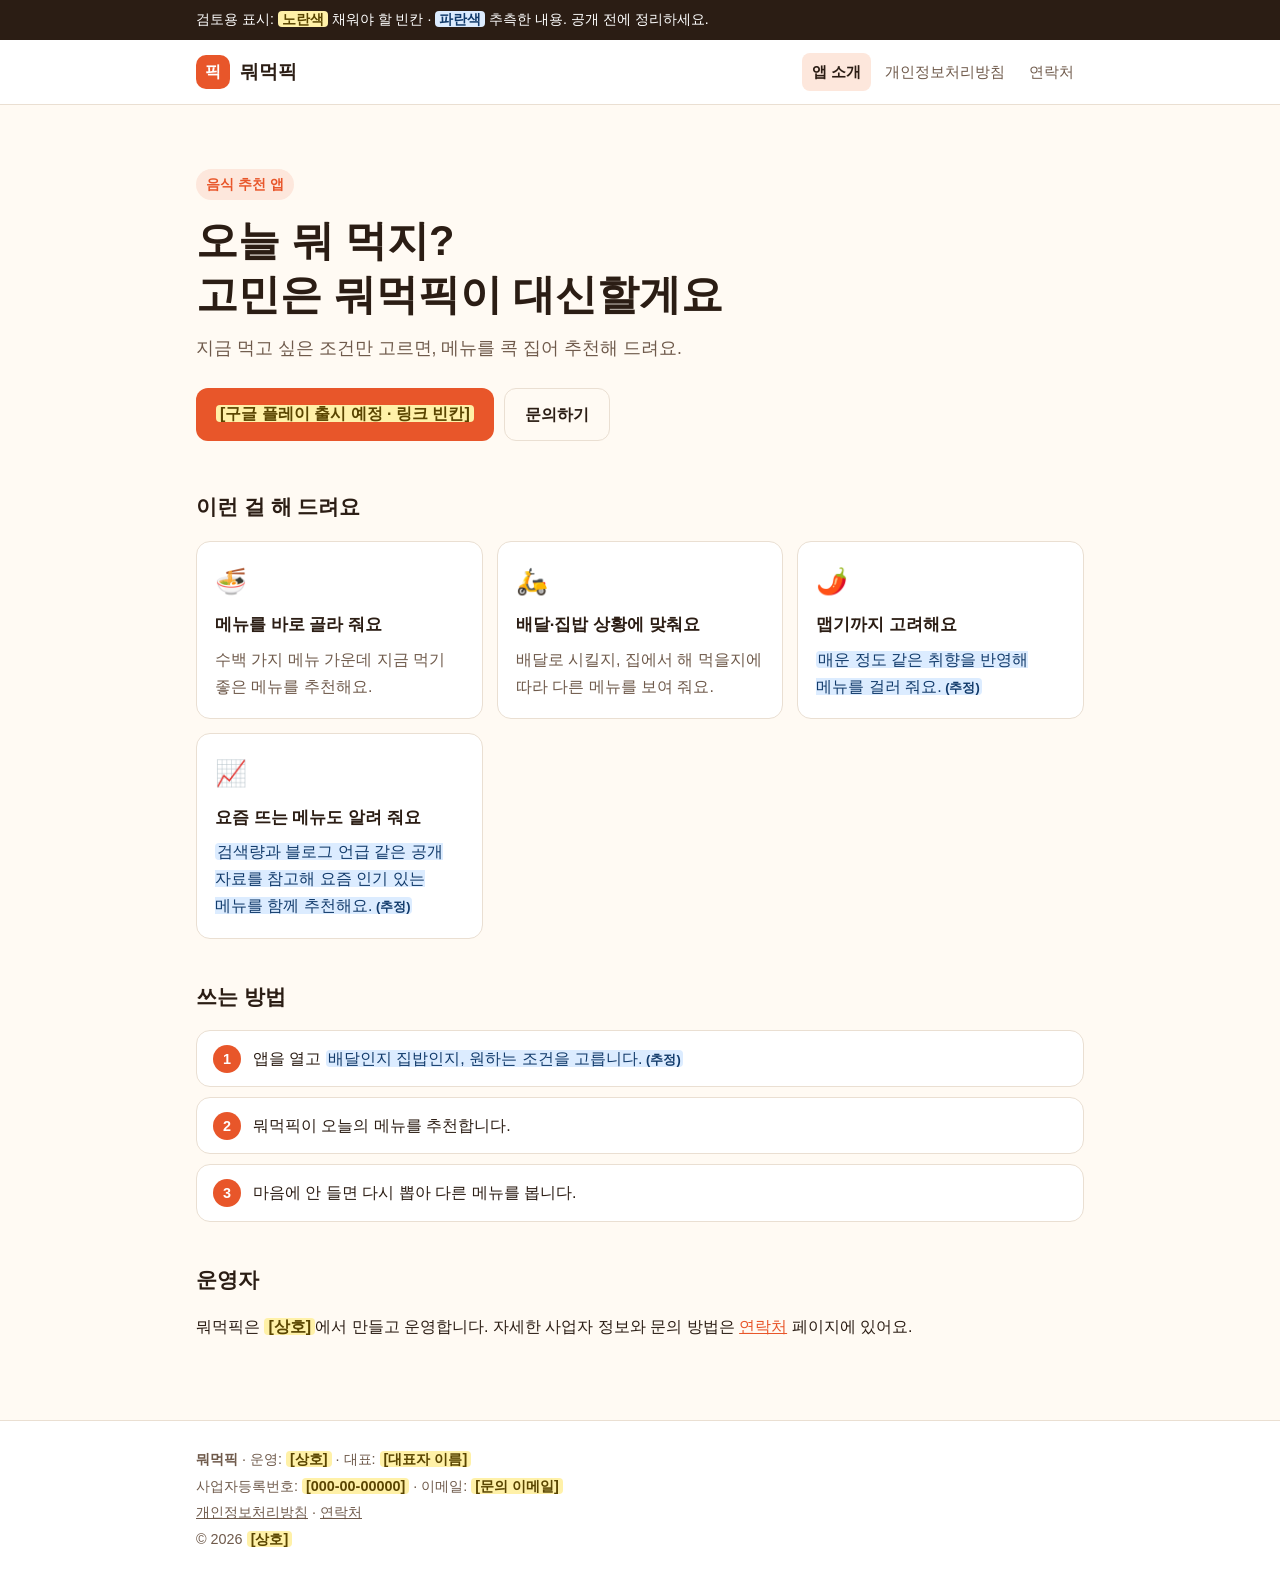
==== index.html @ cb92efa8 "뭐먹픽 소개 사이트 첫 버전 Co-Authored-By: Claude Opus 5.5 <noreply@anthropic.com> Claude-Session: https://clau" ====
<!doctype html>
<html lang="ko">
<head>
  <meta charset="utf-8">
  <meta name="viewport" content="width=device-width, initial-scale=1">
  <title>뭐먹픽 - 오늘 뭐 먹지 고민 끝</title>
  <meta name="description" content="뭐먹픽은 오늘 먹을 메뉴를 골라 주는 음식 추천 앱입니다.">
  <link rel="canonical" href="https://mumeokpick.kr/">
  <link rel="icon" href="favicon.svg" type="image/svg+xml">
  <link rel="stylesheet" href="style.css">
</head>
<body class="review">
  <div class="review-bar"><div class="wrap">검토용 표시: <span class="k-todo">노란색</span> 채워야 할 빈칸 · <span class="k-guess">파란색</span> 추측한 내용. 공개 전에 정리하세요.</div></div>

  <header class="site-header">
    <div class="wrap">
      <a class="logo" href="index.html"><span class="logo-mark" aria-hidden="true">픽</span>뭐먹픽</a>
      <nav class="nav" aria-label="주요 메뉴">
        <a href="index.html" aria-current="page">앱 소개</a>
        <a href="privacy.html">개인정보처리방침</a>
        <a href="contact.html">연락처</a>
      </nav>
    </div>
  </header>

  <main>
    <div class="wrap">
      <section class="hero">
        <span class="badge">음식 추천 앱</span>
        <h1>오늘 뭐 먹지?<br>고민은 뭐먹픽이 대신할게요</h1>
        <p class="lead">지금 먹고 싶은 조건만 고르면, 메뉴를 콕 집어 추천해 드려요.</p>
        <div class="actions">
          <a class="btn" href="#" aria-disabled="true"><span class="todo">[구글 플레이 출시 예정 · 링크 빈칸]</span></a>
          <a class="btn ghost" href="contact.html">문의하기</a>
        </div>
      </section>

      <h2>이런 걸 해 드려요</h2>
      <div class="cards">
        <div class="card">
          <div class="emoji" aria-hidden="true">🍜</div>
          <h3>메뉴를 바로 골라 줘요</h3>
          <p>수백 가지 메뉴 가운데 지금 먹기 좋은 메뉴를 추천해요.</p>
        </div>
        <div class="card">
          <div class="emoji" aria-hidden="true">🛵</div>
          <h3>배달·집밥 상황에 맞춰요</h3>
          <p>배달로 시킬지, 집에서 해 먹을지에 따라 다른 메뉴를 보여 줘요.</p>
        </div>
        <div class="card">
          <div class="emoji" aria-hidden="true">🌶️</div>
          <h3>맵기까지 고려해요</h3>
          <p><span class="guess">매운 정도 같은 취향을 반영해 메뉴를 걸러 줘요.</span></p>
        </div>
        <div class="card">
          <div class="emoji" aria-hidden="true">📈</div>
          <h3>요즘 뜨는 메뉴도 알려 줘요</h3>
          <p><span class="guess">검색량과 블로그 언급 같은 공개 자료를 참고해 요즘 인기 있는 메뉴를 함께 추천해요.</span></p>
        </div>
      </div>

      <h2>쓰는 방법</h2>
      <ol class="steps">
        <li>앱을 열고 <span class="guess">배달인지 집밥인지, 원하는 조건을 고릅니다.</span></li>
        <li>뭐먹픽이 오늘의 메뉴를 추천합니다.</li>
        <li>마음에 안 들면 다시 뽑아 다른 메뉴를 봅니다.</li>
      </ol>

      <h2>운영자</h2>
      <p>뭐먹픽은 <span class="todo">[상호]</span>에서 만들고 운영합니다. 자세한 사업자 정보와 문의 방법은 <a href="contact.html">연락처</a> 페이지에 있어요.</p>
    </div>
  </main>

  <footer class="site-footer">
    <div class="wrap">
      <p><strong>뭐먹픽</strong> · 운영: <span class="todo">[상호]</span> · 대표: <span class="todo">[대표자 이름]</span></p>
      <p>사업자등록번호: <span class="todo">[000-00-00000]</span> · 이메일: <span class="todo">[문의 이메일]</span></p>
      <p><a href="privacy.html">개인정보처리방침</a> · <a href="contact.html">연락처</a></p>
      <p>© 2026 <span class="todo">[상호]</span></p>
    </div>
  </footer>
</body>
</html>
---- style.css ----
/* 뭐먹픽 소개 사이트 공통 스타일 */
:root {
  --bg: #fffaf3;
  --surface: #ffffff;
  --ink: #2b1d14;
  --muted: #6f5a4b;
  --line: #eadfd2;
  --brand: #e8562a;
  --brand-ink: #ffffff;
  --brand-soft: #fde7dc;
  --todo-bg: #fff1a8;
  --todo-ink: #5a4500;
  --guess-bg: #dcecff;
  --guess-ink: #123b6b;
  --radius: 14px;
  --max: 920px;
}

* { box-sizing: border-box; }

html { -webkit-text-size-adjust: 100%; }

body {
  margin: 0;
  background: var(--bg);
  color: var(--ink);
  font-family: "Pretendard", -apple-system, BlinkMacSystemFont, "Apple SD Gothic Neo",
    "Malgun Gothic", "Noto Sans KR", sans-serif;
  line-height: 1.7;
  word-break: keep-all;
  overflow-wrap: anywhere;
}

a { color: var(--brand); }

.wrap { max-width: var(--max); margin: 0 auto; padding: 0 16px; }

/* 상단 */
.site-header { border-bottom: 1px solid var(--line); background: var(--surface); }
.site-header .wrap {
  display: flex; align-items: center; justify-content: space-between;
  gap: 12px; min-height: 64px; flex-wrap: wrap;
}
.logo {
  display: flex; align-items: center; gap: 10px;
  font-weight: 800; font-size: 1.2rem; color: var(--ink); text-decoration: none;
}
.logo-mark {
  width: 34px; height: 34px; border-radius: 10px;
  background: var(--brand); color: var(--brand-ink);
  display: grid; place-items: center; font-size: 1rem;
}
.nav { display: flex; gap: 4px; flex-wrap: wrap; }
.nav a {
  color: var(--muted); text-decoration: none; padding: 6px 10px; border-radius: 8px;
  font-size: .95rem;
}
.nav a:hover { background: var(--brand-soft); color: var(--ink); }
.nav a[aria-current="page"] { color: var(--ink); font-weight: 700; background: var(--brand-soft); }

/* 본문 */
main { padding: 40px 0 64px; }
h1 { font-size: clamp(1.7rem, 4.5vw, 2.6rem); line-height: 1.3; margin: 0 0 12px; }
h2 { font-size: 1.3rem; margin: 40px 0 10px; }
h3 { font-size: 1.05rem; margin: 24px 0 6px; }
p, li { color: var(--ink); }
.lead { font-size: 1.1rem; color: var(--muted); margin: 0 0 24px; }

.hero { padding: 24px 0 8px; }
.badge {
  display: inline-block; font-size: .85rem; font-weight: 700;
  background: var(--brand-soft); color: var(--brand); padding: 4px 10px; border-radius: 999px;
  margin-bottom: 14px;
}
.btn {
  display: inline-block; background: var(--brand); color: var(--brand-ink);
  text-decoration: none; font-weight: 700; padding: 12px 20px; border-radius: 12px;
}
.btn.ghost { background: transparent; color: var(--ink); border: 1px solid var(--line); }
.actions { display: flex; gap: 10px; flex-wrap: wrap; margin-top: 8px; }

.cards { display: grid; grid-template-columns: repeat(auto-fit, minmax(220px, 1fr)); gap: 14px; margin-top: 16px; }
.card {
  background: var(--surface); border: 1px solid var(--line); border-radius: var(--radius);
  padding: 18px;
}
.card .emoji { font-size: 1.6rem; }
.card h3 { margin-top: 8px; }
.card p { margin: 0; color: var(--muted); }

.steps { counter-reset: step; list-style: none; padding: 0; margin: 16px 0 0; display: grid; gap: 10px; }
.steps li {
  counter-increment: step; background: var(--surface); border: 1px solid var(--line);
  border-radius: var(--radius); padding: 14px 16px 14px 56px; position: relative;
}
.steps li::before {
  content: counter(step); position: absolute; left: 16px; top: 14px;
  width: 28px; height: 28px; border-radius: 50%; background: var(--brand); color: var(--brand-ink);
  display: grid; place-items: center; font-weight: 800; font-size: .9rem;
}

/* 문서형 페이지(처리방침) */
.doc { background: var(--surface); border: 1px solid var(--line); border-radius: var(--radius); padding: 24px 20px; }
.doc h2 { font-size: 1.1rem; margin-top: 28px; padding-top: 16px; border-top: 1px solid var(--line); }
.doc h2:first-of-type { border-top: 0; padding-top: 0; }
.toc { background: var(--bg); border-radius: 10px; padding: 12px 16px; }
.toc ol { margin: 0; padding-left: 20px; }

.table-wrap { overflow-x: auto; }
table { border-collapse: collapse; width: 100%; min-width: 480px; font-size: .95rem; }
th, td { border: 1px solid var(--line); padding: 8px 10px; text-align: left; vertical-align: top; }
th { background: var(--bg); }

/* 사업자 정보 표 */
.info { display: grid; grid-template-columns: max-content 1fr; gap: 8px 16px; margin: 0; }
.info dt { color: var(--muted); }
.info dd { margin: 0; }
@media (max-width: 480px) {
  .info { grid-template-columns: 1fr; gap: 2px; }
  .info dd { margin-bottom: 10px; }
}

/* 하단 */
.site-footer { border-top: 1px solid var(--line); background: var(--surface); padding: 24px 0 32px; font-size: .9rem; color: var(--muted); }
.site-footer p { margin: 2px 0; color: var(--muted); }
.site-footer a { color: var(--muted); }

/* ── 검토용 표시 ──────────────────────────────────
   .todo  = 아직 모르는 값(빈칸). 채워야 함
   .guess = Claude가 추측해서 쓴 내용. 확인 필요
   공개 전에 모두 지우거나, <body>의 class="review"를 빼면 색 표시가 사라집니다. */
body.review .todo {
  background: var(--todo-bg); color: var(--todo-ink); border-radius: 4px; padding: 0 4px;
  font-weight: 700;
}
body.review .guess {
  background: var(--guess-bg); color: var(--guess-ink); border-radius: 4px; padding: 0 2px;
}
body.review .guess::after { content: " (추정)"; font-size: .8em; font-weight: 700; }
.review-bar { display: none; }
body.review .review-bar {
  display: block; background: #2b1d14; color: #fff; font-size: .88rem; padding: 8px 0;
}
body.review .review-bar span { border-radius: 4px; padding: 0 4px; font-weight: 700; }
body.review .review-bar .k-todo { background: var(--todo-bg); color: var(--todo-ink); }
body.review .review-bar .k-guess { background: var(--guess-bg); color: var(--guess-ink); }
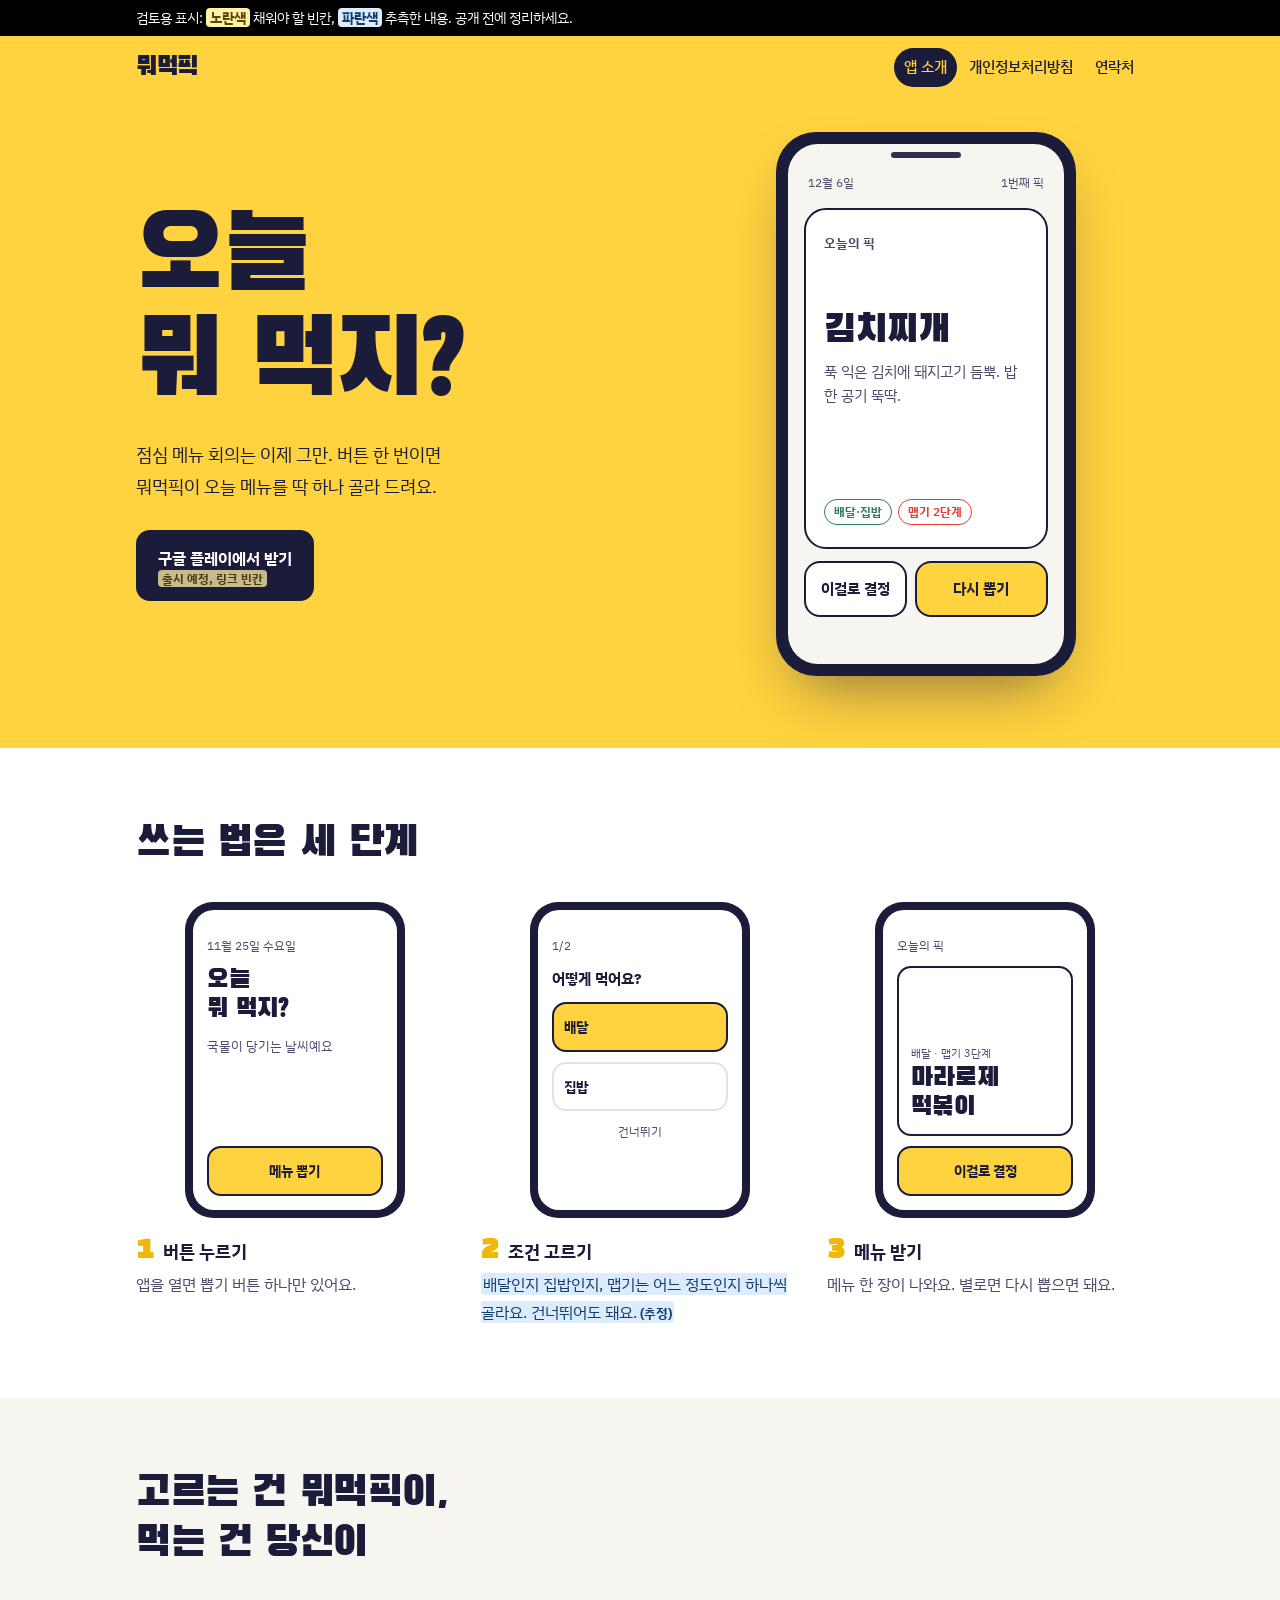
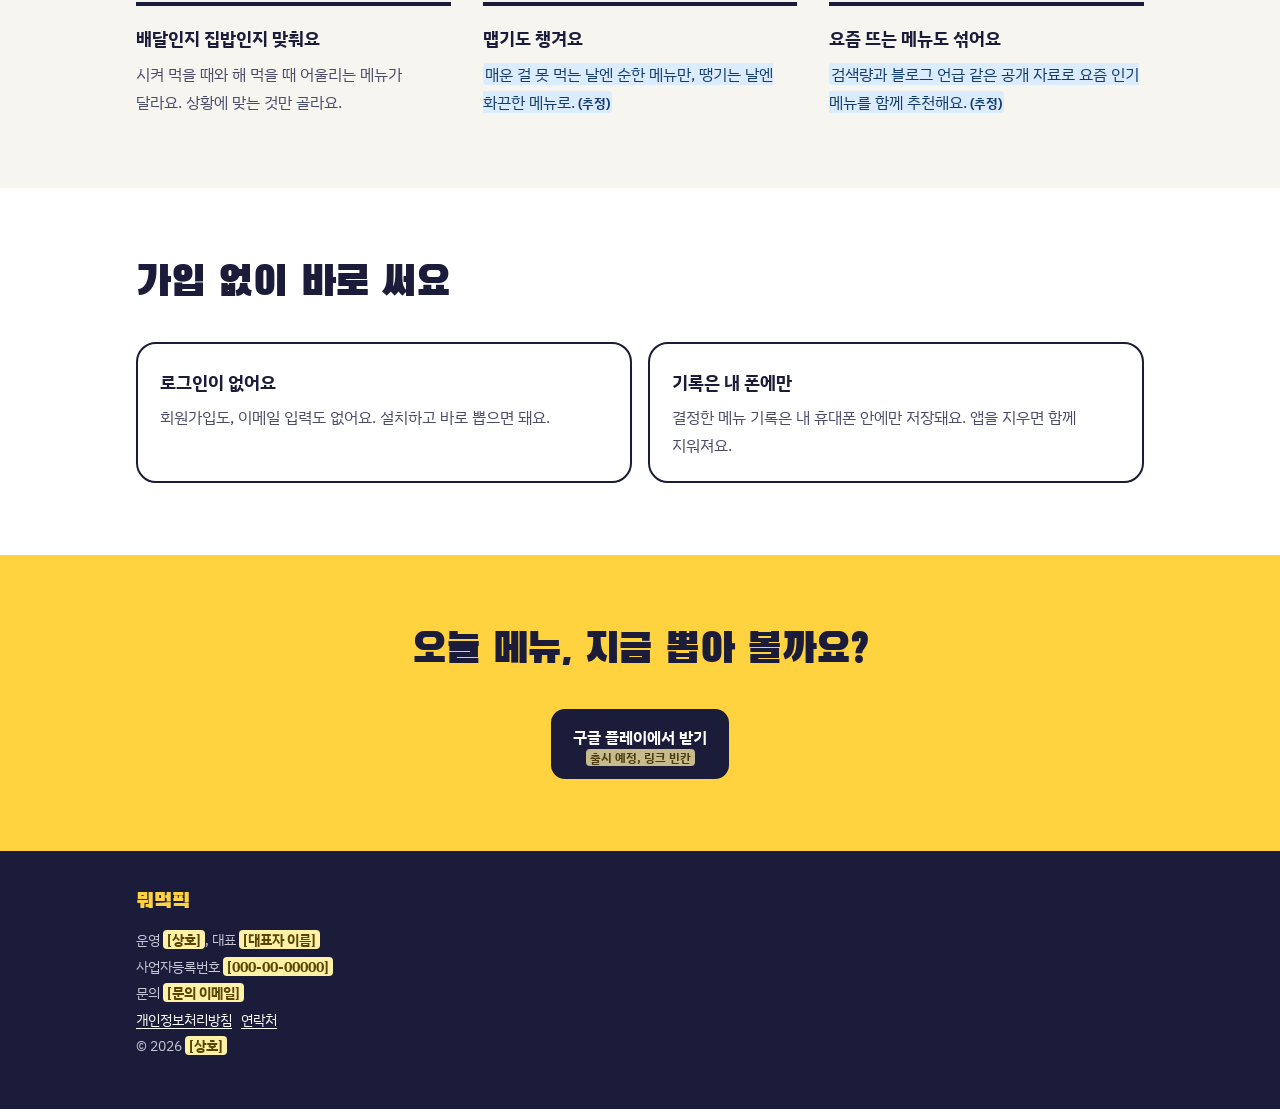
==== commit 2ded44d5: "사이트 디자인 개편: 휴대폰 화면 미리보기, 쓰는 방법 3화면, 자주 묻는 질문 Co-Authored-By: Claude Opus 5.5 <noreply@anthropic.com>" ====
--- a/index.html
+++ b/index.html
@@ -4,17 +4,20 @@
   <meta charset="utf-8">
   <meta name="viewport" content="width=device-width, initial-scale=1">
   <title>뭐먹픽 - 오늘 뭐 먹지 고민 끝</title>
-  <meta name="description" content="뭐먹픽은 오늘 먹을 메뉴를 골라 주는 음식 추천 앱입니다.">
+  <meta name="description" content="뭐먹픽은 오늘 먹을 메뉴를 하나 골라 주는 음식 추천 앱입니다.">
   <link rel="canonical" href="https://mumeokpick.kr/">
   <link rel="icon" href="favicon.svg" type="image/svg+xml">
+  <link rel="preconnect" href="https://fonts.googleapis.com">
+  <link rel="preconnect" href="https://fonts.gstatic.com" crossorigin>
+  <link href="https://fonts.googleapis.com/css2?family=Black+Han+Sans&family=IBM+Plex+Sans+KR:wght@400;500;700&display=swap" rel="stylesheet">
   <link rel="stylesheet" href="style.css">
 </head>
 <body class="review">
-  <div class="review-bar"><div class="wrap">검토용 표시: <span class="k-todo">노란색</span> 채워야 할 빈칸 · <span class="k-guess">파란색</span> 추측한 내용. 공개 전에 정리하세요.</div></div>
+  <div class="review-bar"><div class="wrap">검토용 표시: <span class="k-todo">노란색</span> 채워야 할 빈칸, <span class="k-guess">파란색</span> 추측한 내용. 공개 전에 정리하세요.</div></div>
 
   <header class="site-header">
     <div class="wrap">
-      <a class="logo" href="index.html"><span class="logo-mark" aria-hidden="true">픽</span>뭐먹픽</a>
+      <a class="logo" href="index.html">뭐먹픽</a>
       <nav class="nav" aria-label="주요 메뉴">
         <a href="index.html" aria-current="page">앱 소개</a>
         <a href="privacy.html">개인정보처리방침</a>
@@ -23,61 +26,169 @@
     </div>
   </header>
 
-  <main>
+  <section class="hero">
     <div class="wrap">
-      <section class="hero">
-        <span class="badge">음식 추천 앱</span>
-        <h1>오늘 뭐 먹지?<br>고민은 뭐먹픽이 대신할게요</h1>
-        <p class="lead">지금 먹고 싶은 조건만 고르면, 메뉴를 콕 집어 추천해 드려요.</p>
-        <div class="actions">
-          <a class="btn" href="#" aria-disabled="true"><span class="todo">[구글 플레이 출시 예정 · 링크 빈칸]</span></a>
-          <a class="btn ghost" href="contact.html">문의하기</a>
-        </div>
-      </section>
+      <div class="hero-copy">
+        <h1>오늘<br>뭐 먹지?</h1>
+        <p>점심 메뉴 회의는 이제 그만. 버튼 한 번이면 뭐먹픽이 오늘 메뉴를 딱 하나 골라 드려요.</p>
+        <a class="store" href="#" aria-disabled="true">
+          <span>구글 플레이에서 받기<small><span class="todo">출시 예정, 링크 빈칸</span></small></span>
+        </a>
+      </div>
 
-      <h2>이런 걸 해 드려요</h2>
-      <div class="cards">
-        <div class="card">
-          <div class="emoji" aria-hidden="true">🍜</div>
-          <h3>메뉴를 바로 골라 줘요</h3>
-          <p>수백 가지 메뉴 가운데 지금 먹기 좋은 메뉴를 추천해요.</p>
-        </div>
-        <div class="card">
-          <div class="emoji" aria-hidden="true">🛵</div>
-          <h3>배달·집밥 상황에 맞춰요</h3>
-          <p>배달로 시킬지, 집에서 해 먹을지에 따라 다른 메뉴를 보여 줘요.</p>
-        </div>
-        <div class="card">
-          <div class="emoji" aria-hidden="true">🌶️</div>
-          <h3>맵기까지 고려해요</h3>
-          <p><span class="guess">매운 정도 같은 취향을 반영해 메뉴를 걸러 줘요.</span></p>
-        </div>
-        <div class="card">
-          <div class="emoji" aria-hidden="true">📈</div>
-          <h3>요즘 뜨는 메뉴도 알려 줘요</h3>
-          <p><span class="guess">검색량과 블로그 언급 같은 공개 자료를 참고해 요즘 인기 있는 메뉴를 함께 추천해요.</span></p>
+      <div class="phone" aria-label="뭐먹픽 앱 결과 화면 미리보기">
+        <div class="screen" aria-live="polite">
+          <div class="screen-top"><span id="today">오늘</span><span id="pick-no">1번째 픽</span></div>
+          <div class="pick-card">
+            <p class="pick-label">오늘의 픽</p>
+            <p class="pick-name" id="pick-name">김치찌개</p>
+            <p class="pick-note" id="pick-note">푹 익은 김치에 돼지고기 듬뿍. 밥 한 공기 뚝딱.</p>
+            <div class="tags">
+              <span class="tag where" id="pick-where">배달·집밥</span>
+              <span class="tag heat" id="pick-heat" data-heat="2">맵기 2단계</span>
+            </div>
+          </div>
+          <div class="screen-actions">
+            <button class="btn-soft" id="decide" type="button">이걸로 결정</button>
+            <button class="btn-main" id="reroll" type="button">다시 뽑기</button>
+          </div>
+          <p class="decided" id="decided"></p>
         </div>
       </div>
+    </div>
+  </section>
 
-      <h2>쓰는 방법</h2>
-      <ol class="steps">
-        <li>앱을 열고 <span class="guess">배달인지 집밥인지, 원하는 조건을 고릅니다.</span></li>
-        <li>뭐먹픽이 오늘의 메뉴를 추천합니다.</li>
-        <li>마음에 안 들면 다시 뽑아 다른 메뉴를 봅니다.</li>
+  <section class="section">
+    <div class="wrap">
+      <h2>쓰는 법은 세 단계</h2>
+      <ol class="flow">
+        <li>
+          <div class="mini" aria-hidden="true"><div class="in">
+            <span class="date">11월 25일 수요일</span>
+            <span class="big">오늘<br>뭐 먹지?</span>
+            <span class="say">국물이 당기는 날씨예요</span>
+            <span class="go">메뉴 뽑기</span>
+          </div></div>
+          <h3>버튼 누르기</h3>
+          <p>앱을 열면 뽑기 버튼 하나만 있어요.</p>
+        </li>
+        <li>
+          <div class="mini" aria-hidden="true"><div class="in">
+            <span class="date">1/2</span>
+            <span class="q">어떻게 먹어요?</span>
+            <span class="opt on">배달</span>
+            <span class="opt">집밥</span>
+            <span class="skip">건너뛰기</span>
+          </div></div>
+          <h3>조건 고르기</h3>
+          <p><span class="guess">배달인지 집밥인지, 맵기는 어느 정도인지 하나씩 골라요. 건너뛰어도 돼요.</span></p>
+        </li>
+        <li>
+          <div class="mini" aria-hidden="true"><div class="in">
+            <span class="date">오늘의 픽</span>
+            <span class="card"><small>배달 · 맵기 3단계</small><span class="big">마라로제<br>떡볶이</span></span>
+            <span class="go">이걸로 결정</span>
+          </div></div>
+          <h3>메뉴 받기</h3>
+          <p>메뉴 한 장이 나와요. 별로면 다시 뽑으면 돼요.</p>
+        </li>
       </ol>
+    </div>
+  </section>
 
-      <h2>운영자</h2>
-      <p>뭐먹픽은 <span class="todo">[상호]</span>에서 만들고 운영합니다. 자세한 사업자 정보와 문의 방법은 <a href="contact.html">연락처</a> 페이지에 있어요.</p>
+  <section class="section rice">
+    <div class="wrap">
+      <h2>고르는 건 뭐먹픽이,<br>먹는 건 당신이</h2>
+      <ul class="points">
+        <li>
+          <h3>배달인지 집밥인지 맞춰요</h3>
+          <p>시켜 먹을 때와 해 먹을 때 어울리는 메뉴가 달라요. 상황에 맞는 것만 골라요.</p>
+        </li>
+        <li>
+          <h3>맵기도 챙겨요</h3>
+          <p><span class="guess">매운 걸 못 먹는 날엔 순한 메뉴만, 땡기는 날엔 화끈한 메뉴로.</span></p>
+        </li>
+        <li>
+          <h3>요즘 뜨는 메뉴도 섞어요</h3>
+          <p><span class="guess">검색량과 블로그 언급 같은 공개 자료로 요즘 인기 메뉴를 함께 추천해요.</span></p>
+        </li>
+      </ul>
     </div>
-  </main>
+  </section>
+
+  <section class="section">
+    <div class="wrap">
+      <h2>가입 없이 바로 써요</h2>
+      <div class="safe">
+        <div><strong>로그인이 없어요</strong><p>회원가입도, 이메일 입력도 없어요. 설치하고 바로 뽑으면 돼요.</p></div>
+        <div><strong>기록은 내 폰에만</strong><p>결정한 메뉴 기록은 내 휴대폰 안에만 저장돼요. 앱을 지우면 함께 지워져요.</p></div>
+      </div>
+    </div>
+  </section>
+
+  <section class="final">
+    <div class="wrap">
+      <h2>오늘 메뉴, 지금 뽑아 볼까요?</h2>
+      <a class="store" href="#" aria-disabled="true">
+        <span>구글 플레이에서 받기<small><span class="todo">출시 예정, 링크 빈칸</span></small></span>
+      </a>
+    </div>
+  </section>
 
   <footer class="site-footer">
     <div class="wrap">
-      <p><strong>뭐먹픽</strong> · 운영: <span class="todo">[상호]</span> · 대표: <span class="todo">[대표자 이름]</span></p>
-      <p>사업자등록번호: <span class="todo">[000-00-00000]</span> · 이메일: <span class="todo">[문의 이메일]</span></p>
-      <p><a href="privacy.html">개인정보처리방침</a> · <a href="contact.html">연락처</a></p>
+      <span class="logo">뭐먹픽</span>
+      <p>운영 <span class="todo">[상호]</span>, 대표 <span class="todo">[대표자 이름]</span></p>
+      <p>사업자등록번호 <span class="todo">[000-00-00000]</span></p>
+      <p>문의 <span class="todo">[문의 이메일]</span></p>
+      <p><a href="privacy.html">개인정보처리방침</a> &nbsp; <a href="contact.html">연락처</a></p>
       <p>© 2026 <span class="todo">[상호]</span></p>
     </div>
   </footer>
+
+  <script>
+    (function () {
+      var menus = [
+        ["김치찌개", "푹 익은 김치에 돼지고기 듬뿍. 밥 한 공기 뚝딱.", "배달·집밥", 2],
+        ["마라로제떡볶이", "얼얼한 마라에 크림을 더한 요즘 떡볶이.", "배달", 3],
+        ["제육볶음", "달고 매콤한 양념에 불맛 한 번. 쌈 싸 먹기 좋아요.", "배달·집밥", 2],
+        ["쌀국수", "뜨끈한 국물에 고수는 취향껏. 속이 편한 한 끼.", "배달", 0],
+        ["돈코츠라멘", "진한 돼지뼈 국물에 차슈 두 장.", "배달", 0],
+        ["비빔밥", "냉장고 속 나물 다 넣고 고추장 한 숟갈.", "집밥", 1],
+        ["후라이드치킨", "고민될 땐 역시 치킨. 반반도 좋아요.", "배달", 0],
+        ["부대찌개", "햄, 소시지, 라면 사리까지. 여럿이 먹기 좋아요.", "배달·집밥", 2],
+        ["물냉면", "살얼음 동동 새콤한 국물로 입가심.", "배달", 0],
+        ["순대국밥", "들깨가루 듬뿍, 다대기는 조금씩.", "배달", 1],
+        ["알리오올리오", "마늘, 올리브유, 페페론치노만 있으면 집에서 10분.", "집밥", 1],
+        ["연어덮밥", "간장 소스 살짝, 와사비는 취향대로.", "배달", 0]
+      ];
+      var i = 0, n = 1;
+      var nameEl = document.getElementById("pick-name");
+      var noteEl = document.getElementById("pick-note");
+      var whereEl = document.getElementById("pick-where");
+      var heatEl = document.getElementById("pick-heat");
+      var noEl = document.getElementById("pick-no");
+      var decidedEl = document.getElementById("decided");
+      var d = new Date();
+      document.getElementById("today").textContent = (d.getMonth() + 1) + "월 " + d.getDate() + "일";
+      document.getElementById("decide").addEventListener("click", function () {
+        decidedEl.textContent = "좋아요, 오늘은 " + nameEl.textContent + "!";
+      });
+      document.getElementById("reroll").addEventListener("click", function () {
+        var next;
+        do { next = Math.floor(Math.random() * menus.length); } while (next === i);
+        i = next; n += 1;
+        var m = menus[i];
+        nameEl.textContent = m[0];
+        noteEl.textContent = m[1];
+        whereEl.textContent = m[2];
+        heatEl.dataset.heat = m[3];
+        heatEl.textContent = m[3] === 0 ? "안 매워요" : "맵기 " + m[3] + "단계";
+        noEl.textContent = n + "번째 픽";
+        decidedEl.textContent = "";
+        nameEl.classList.remove("spin"); void nameEl.offsetWidth; nameEl.classList.add("spin");
+      });
+    })();
+  </script>
 </body>
 </html>
--- a/style.css
+++ b/style.css
@@ -1,146 +1,243 @@
-/* 뭐먹픽 소개 사이트 공통 스타일 */
+/* 뭐먹픽 소개 사이트 공통 스타일
+   방향: 분식집 간판처럼 단무지 노랑 + 남색 글씨, 메뉴 뽑기 "주문표"가 주인공 */
 :root {
-  --bg: #fffaf3;
-  --surface: #ffffff;
-  --ink: #2b1d14;
-  --muted: #6f5a4b;
-  --line: #eadfd2;
-  --brand: #e8562a;
-  --brand-ink: #ffffff;
-  --brand-soft: #fde7dc;
+  --yolk: #ffd23f;      /* 단무지·계란말이 노랑: 대표 색 */
+  --yolk-deep: #f2b705;
+  --ink: #1b1b3a;       /* 간판 남색: 글자 */
+  --ink-soft: #4a4a6a;
+  --paper: #ffffff;
+  --rice: #f6f5f0;      /* 밥알 회백색: 보조 바탕 */
+  --chili: #e63c2f;     /* 고춧가루 빨강: 맵기 표시에만 */
+  --scallion: #2e7d5b;  /* 파 초록: 배달·집밥 태그에만 */
+  --line: #e4e2da;
   --todo-bg: #fff1a8;
   --todo-ink: #5a4500;
   --guess-bg: #dcecff;
   --guess-ink: #123b6b;
-  --radius: 14px;
-  --max: 920px;
+  --max: 1040px;
+  --display: "Black Han Sans", "Apple SD Gothic Neo", "Malgun Gothic", sans-serif;
+  --body: "IBM Plex Sans KR", -apple-system, BlinkMacSystemFont, "Apple SD Gothic Neo",
+    "Malgun Gothic", "Noto Sans KR", sans-serif;
 }
 
 * { box-sizing: border-box; }
-
 html { -webkit-text-size-adjust: 100%; }
 
 body {
   margin: 0;
-  background: var(--bg);
+  background: var(--paper);
   color: var(--ink);
-  font-family: "Pretendard", -apple-system, BlinkMacSystemFont, "Apple SD Gothic Neo",
-    "Malgun Gothic", "Noto Sans KR", sans-serif;
-  line-height: 1.7;
+  font-family: var(--body);
+  font-size: 1rem;
+  line-height: 1.75;
   word-break: keep-all;
   overflow-wrap: anywhere;
 }
 
-a { color: var(--brand); }
+a { color: var(--ink); text-underline-offset: 3px; }
+a:focus-visible, button:focus-visible {
+  outline: 3px solid var(--ink); outline-offset: 3px; border-radius: 6px;
+}
 
 .wrap { max-width: var(--max); margin: 0 auto; padding: 0 16px; }
 
 /* 상단 */
-.site-header { border-bottom: 1px solid var(--line); background: var(--surface); }
+.site-header { background: var(--yolk); }
 .site-header .wrap {
   display: flex; align-items: center; justify-content: space-between;
   gap: 12px; min-height: 64px; flex-wrap: wrap;
 }
 .logo {
-  display: flex; align-items: center; gap: 10px;
-  font-weight: 800; font-size: 1.2rem; color: var(--ink); text-decoration: none;
-}
-.logo-mark {
-  width: 34px; height: 34px; border-radius: 10px;
-  background: var(--brand); color: var(--brand-ink);
-  display: grid; place-items: center; font-size: 1rem;
-}
-.nav { display: flex; gap: 4px; flex-wrap: wrap; }
+  font-family: var(--display); font-size: 1.6rem; line-height: 1;
+  color: var(--ink); text-decoration: none; letter-spacing: -0.01em;
+}
+.nav { display: flex; gap: 2px; flex-wrap: wrap; }
 .nav a {
-  color: var(--muted); text-decoration: none; padding: 6px 10px; border-radius: 8px;
-  font-size: .95rem;
-}
-.nav a:hover { background: var(--brand-soft); color: var(--ink); }
-.nav a[aria-current="page"] { color: var(--ink); font-weight: 700; background: var(--brand-soft); }
-
-/* 본문 */
-main { padding: 40px 0 64px; }
-h1 { font-size: clamp(1.7rem, 4.5vw, 2.6rem); line-height: 1.3; margin: 0 0 12px; }
-h2 { font-size: 1.3rem; margin: 40px 0 10px; }
-h3 { font-size: 1.05rem; margin: 24px 0 6px; }
-p, li { color: var(--ink); }
-.lead { font-size: 1.1rem; color: var(--muted); margin: 0 0 24px; }
-
-.hero { padding: 24px 0 8px; }
-.badge {
-  display: inline-block; font-size: .85rem; font-weight: 700;
-  background: var(--brand-soft); color: var(--brand); padding: 4px 10px; border-radius: 999px;
-  margin-bottom: 14px;
-}
-.btn {
-  display: inline-block; background: var(--brand); color: var(--brand-ink);
-  text-decoration: none; font-weight: 700; padding: 12px 20px; border-radius: 12px;
-}
-.btn.ghost { background: transparent; color: var(--ink); border: 1px solid var(--line); }
-.actions { display: flex; gap: 10px; flex-wrap: wrap; margin-top: 8px; }
-
-.cards { display: grid; grid-template-columns: repeat(auto-fit, minmax(220px, 1fr)); gap: 14px; margin-top: 16px; }
-.card {
-  background: var(--surface); border: 1px solid var(--line); border-radius: var(--radius);
-  padding: 18px;
-}
-.card .emoji { font-size: 1.6rem; }
-.card h3 { margin-top: 8px; }
-.card p { margin: 0; color: var(--muted); }
-
-.steps { counter-reset: step; list-style: none; padding: 0; margin: 16px 0 0; display: grid; gap: 10px; }
+  text-decoration: none; padding: 6px 10px; border-radius: 999px; font-size: .95rem; font-weight: 500;
+}
+.nav a:hover { background: rgba(27, 27, 58, .08); }
+.nav a[aria-current="page"] { background: var(--ink); color: var(--yolk); }
+
+/* 홈 첫 화면 */
+.hero { background: var(--yolk); padding: 32px 0 72px; overflow: hidden; }
+.hero .wrap {
+  display: grid; grid-template-columns: 1.1fr .9fr; gap: 40px; align-items: center;
+}
+.hero h1 {
+  font-family: var(--display); font-weight: 400;
+  font-size: clamp(3.2rem, 10vw, 6.6rem); line-height: 1; letter-spacing: -0.02em;
+  margin: 0 0 20px;
+}
+.hero-copy p { font-size: 1.15rem; max-width: 30ch; margin: 0 0 28px; color: var(--ink); }
+.store {
+  display: inline-flex; align-items: center; gap: 10px;
+  background: var(--ink); color: var(--paper); text-decoration: none;
+  padding: 14px 22px; border-radius: 14px; font-weight: 700;
+}
+.store small { display: block; font-weight: 400; font-size: .78rem; opacity: .75; line-height: 1.2; }
+
+/* 휴대폰 화면 그림 */
+.phone {
+  width: 100%; max-width: 300px; justify-self: center;
+  background: var(--ink); border-radius: 40px; padding: 12px;
+  box-shadow: 0 30px 60px -24px rgba(27, 27, 58, .55);
+}
+.screen {
+  background: var(--rice); border-radius: 30px; padding: 22px 16px 18px;
+  min-height: 520px; display: flex; flex-direction: column; position: relative; overflow: hidden;
+}
+.screen::before {                       /* 카메라 자리 */
+  content: ""; position: absolute; top: 8px; left: 50%; width: 70px; height: 6px;
+  margin-left: -35px; border-radius: 6px; background: var(--ink); opacity: .9;
+}
+.screen-top { display: flex; justify-content: space-between; font-size: .78rem; color: var(--ink-soft); margin: 6px 4px 14px; }
+.pick-card {
+  background: var(--paper); border-radius: 22px; padding: 22px 18px; flex: 1;
+  display: flex; flex-direction: column; border: 2px solid var(--ink);
+}
+.pick-label { font-size: .8rem; font-weight: 700; color: var(--ink-soft); margin: 0 0 10px; }
+.pick-name {
+  font-family: var(--display); font-size: 2.4rem; line-height: 1.1; margin: 0 0 8px;
+  min-height: 2.3em; display: flex; align-items: flex-end;
+}
+.pick-note { margin: 0 0 14px; color: var(--ink-soft); font-size: .92rem; line-height: 1.6; min-height: 3.2em; }
+.tags { display: flex; gap: 6px; flex-wrap: wrap; margin-top: auto; }
+.tag {
+  font-size: .78rem; font-weight: 700; padding: 1px 9px; border-radius: 999px; border: 1.5px solid currentColor;
+}
+.tag.where { color: var(--scallion); }
+.tag.heat { color: var(--chili); }
+.tag.heat[data-heat="0"] { color: var(--ink-soft); }
+.screen-actions { display: grid; grid-template-columns: 1fr 1.3fr; gap: 8px; margin-top: 12px; }
+.btn-soft, .btn-main {
+  font: inherit; font-weight: 700; font-size: .95rem; border-radius: 16px; padding: 13px 8px; cursor: pointer;
+  border: 2px solid var(--ink); text-align: center;
+}
+.btn-soft { background: var(--paper); color: var(--ink); }
+.btn-main { background: var(--yolk); color: var(--ink); }
+.btn-soft:hover { background: #ecebe4; }
+.btn-main:hover { background: var(--yolk-deep); }
+.pick-name.spin { animation: spin .35s ease-out; }
+@keyframes spin { from { transform: translateY(-14px); opacity: 0; } to { transform: none; opacity: 1; } }
+@media (prefers-reduced-motion: reduce) { .pick-name.spin { animation: none; } }
+.decided { font-size: .82rem; text-align: center; margin: 10px 0 0; min-height: 1.4em; color: var(--scallion); font-weight: 700; }
+
+/* 작은 화면 조각(쓰는 방법) */
+.flow { display: grid; grid-template-columns: repeat(3, 1fr); gap: 28px; margin: 0; padding: 0; list-style: none; counter-reset: s; }
+.flow li { counter-increment: s; }
+.mini {
+  background: var(--ink); border-radius: 28px; padding: 8px; max-width: 220px; margin: 0 auto 18px;
+}
+.mini .in {
+  background: var(--paper); border-radius: 21px; height: 300px; padding: 26px 14px 14px;
+  display: flex; flex-direction: column; gap: 10px;
+}
+.mini .date { font-size: .72rem; color: var(--ink-soft); }
+.mini .big { font-family: var(--display); font-size: 1.6rem; line-height: 1.15; }
+.mini .say { font-size: .8rem; color: var(--ink-soft); }
+.mini .q { font-weight: 700; font-size: .95rem; }
+.mini .opt { border: 2px solid var(--line); border-radius: 14px; padding: 10px; font-weight: 700; font-size: .9rem; }
+.mini .opt.on { border-color: var(--ink); background: var(--yolk); }
+.mini .skip { font-size: .75rem; color: var(--ink-soft); text-align: center; }
+.mini .card { border: 2px solid var(--ink); border-radius: 14px; padding: 12px; flex: 1; display: flex; flex-direction: column; justify-content: flex-end; }
+.mini .card small { font-size: .7rem; color: var(--ink-soft); }
+.mini .go { margin-top: auto; background: var(--yolk); border: 2px solid var(--ink); border-radius: 14px; padding: 10px; text-align: center; font-weight: 700; font-size: .9rem; }
+.flow h3 { font-size: 1.1rem; margin: 0 0 4px; display: flex; gap: 10px; align-items: baseline; }
+.flow h3::before { content: counter(s); font-family: var(--display); font-size: 1.8rem; line-height: 1; color: var(--yolk-deep); }
+.flow p { margin: 0; color: var(--ink-soft); }
+
+/* 안심 포인트 */
+.safe { display: grid; grid-template-columns: repeat(2, 1fr); gap: 16px; }
+.safe div { background: var(--paper); border: 2px solid var(--ink); border-radius: 20px; padding: 22px; }
+.safe strong { display: block; font-size: 1.15rem; margin-bottom: 4px; }
+.safe p { margin: 0; color: var(--ink-soft); }
+
+/* 마지막 다운로드 */
+.final { background: var(--yolk); padding: 72px 0; text-align: center; }
+.final h2 { margin-bottom: 24px; }
+
+/* 자주 묻는 질문 */
+.faq details { border-bottom: 1px solid var(--line); padding: 14px 0; }
+.faq summary { font-weight: 700; cursor: pointer; }
+.faq p { margin: 8px 0 0; color: var(--ink-soft); }
+
+/* 홈 본문 */
+.section { padding: 72px 0; }
+.section.rice { background: var(--rice); }
+.section h2, .final h2 {
+  font-family: var(--display); font-weight: 400; font-size: clamp(1.9rem, 5vw, 2.6rem);
+  line-height: 1.2; margin: 0 0 32px; letter-spacing: -0.01em;
+}
+.points { display: grid; grid-template-columns: repeat(3, 1fr); gap: 32px; margin: 0; padding: 0; list-style: none; }
+.points h3 { font-size: 1.15rem; margin: 0 0 6px; }
+.points p { margin: 0; color: var(--ink-soft); }
+.points li { border-top: 4px solid var(--ink); padding-top: 16px; }
+
+.steps { list-style: none; margin: 0; padding: 0; display: grid; gap: 0; counter-reset: s; max-width: 640px; }
 .steps li {
-  counter-increment: step; background: var(--surface); border: 1px solid var(--line);
-  border-radius: var(--radius); padding: 14px 16px 14px 56px; position: relative;
+  counter-increment: s; display: grid; grid-template-columns: 64px 1fr; align-items: baseline;
+  padding: 16px 0; border-bottom: 1px solid var(--line); font-size: 1.1rem;
 }
 .steps li::before {
-  content: counter(step); position: absolute; left: 16px; top: 14px;
-  width: 28px; height: 28px; border-radius: 50%; background: var(--brand); color: var(--brand-ink);
-  display: grid; place-items: center; font-weight: 800; font-size: .9rem;
-}
-
-/* 문서형 페이지(처리방침) */
-.doc { background: var(--surface); border: 1px solid var(--line); border-radius: var(--radius); padding: 24px 20px; }
-.doc h2 { font-size: 1.1rem; margin-top: 28px; padding-top: 16px; border-top: 1px solid var(--line); }
-.doc h2:first-of-type { border-top: 0; padding-top: 0; }
-.toc { background: var(--bg); border-radius: 10px; padding: 12px 16px; }
-.toc ol { margin: 0; padding-left: 20px; }
+  content: counter(s); font-family: var(--display); font-size: 2.4rem; line-height: 1; color: var(--yolk-deep);
+}
+
+/* 문서형 페이지 */
+.page-head { background: var(--yolk); padding: 40px 0 44px; }
+.page-head h1 {
+  font-family: var(--display); font-weight: 400; font-size: clamp(2.2rem, 7vw, 3.6rem);
+  line-height: 1.1; margin: 0 0 8px;
+}
+.page-head p { margin: 0; }
+main.doc-main { padding: 48px 0 80px; }
+.doc { max-width: 720px; }
+.doc h2 { font-size: 1.15rem; margin: 40px 0 8px; }
+.toc { background: var(--rice); border-radius: 12px; padding: 16px 20px; margin: 24px 0; }
+.toc ol { margin: 0; padding-left: 20px; columns: 2; column-gap: 32px; }
+@media (max-width: 560px) { .toc ol { columns: 1; } }
 
 .table-wrap { overflow-x: auto; }
 table { border-collapse: collapse; width: 100%; min-width: 480px; font-size: .95rem; }
-th, td { border: 1px solid var(--line); padding: 8px 10px; text-align: left; vertical-align: top; }
-th { background: var(--bg); }
-
-/* 사업자 정보 표 */
-.info { display: grid; grid-template-columns: max-content 1fr; gap: 8px 16px; margin: 0; }
-.info dt { color: var(--muted); }
-.info dd { margin: 0; }
+th, td { border-bottom: 1px solid var(--line); padding: 10px 8px; text-align: left; vertical-align: top; }
+th { border-bottom: 2px solid var(--ink); font-weight: 700; }
+
+.info { display: grid; grid-template-columns: max-content 1fr; gap: 10px 24px; margin: 0; }
+.info dt { color: var(--ink-soft); }
+.info dd { margin: 0; font-weight: 500; }
 @media (max-width: 480px) {
-  .info { grid-template-columns: 1fr; gap: 2px; }
-  .info dd { margin-bottom: 10px; }
+  .info { grid-template-columns: 1fr; gap: 0; }
+  .info dd { margin-bottom: 12px; }
+}
+
+.mail {
+  display: inline-block; font-family: var(--display); font-size: clamp(1.4rem, 5vw, 2rem);
+  margin: 8px 0 4px; word-break: break-all;
 }
 
 /* 하단 */
-.site-footer { border-top: 1px solid var(--line); background: var(--surface); padding: 24px 0 32px; font-size: .9rem; color: var(--muted); }
-.site-footer p { margin: 2px 0; color: var(--muted); }
-.site-footer a { color: var(--muted); }
+.site-footer { background: var(--ink); color: #c9c9da; padding: 40px 0 48px; font-size: .88rem; }
+.site-footer p { margin: 2px 0; }
+.site-footer a { color: var(--paper); }
+.site-footer .logo { color: var(--yolk); font-size: 1.4rem; display: inline-block; margin-bottom: 12px; }
+
+@media (max-width: 760px) {
+  .hero { padding: 20px 0 64px; }
+  .hero .wrap { grid-template-columns: 1fr; gap: 36px; }
+  .points, .flow, .safe { grid-template-columns: 1fr; gap: 24px; }
+  .section { padding: 56px 0; }
+}
 
 /* ── 검토용 표시 ──────────────────────────────────
    .todo  = 아직 모르는 값(빈칸). 채워야 함
-   .guess = Claude가 추측해서 쓴 내용. 확인 필요
-   공개 전에 모두 지우거나, <body>의 class="review"를 빼면 색 표시가 사라집니다. */
+   .guess = 추측해서 쓴 내용. 확인 필요
+   <body>의 class="review"를 빼면 색 표시가 사라집니다. */
 body.review .todo {
-  background: var(--todo-bg); color: var(--todo-ink); border-radius: 4px; padding: 0 4px;
-  font-weight: 700;
-}
-body.review .guess {
-  background: var(--guess-bg); color: var(--guess-ink); border-radius: 4px; padding: 0 2px;
-}
+  background: var(--todo-bg); color: var(--todo-ink); border-radius: 4px; padding: 0 4px; font-weight: 700;
+}
+body.review .guess { background: var(--guess-bg); color: var(--guess-ink); border-radius: 4px; padding: 0 2px; }
 body.review .guess::after { content: " (추정)"; font-size: .8em; font-weight: 700; }
 .review-bar { display: none; }
-body.review .review-bar {
-  display: block; background: #2b1d14; color: #fff; font-size: .88rem; padding: 8px 0;
-}
+body.review .review-bar { display: block; background: #000; color: #fff; font-size: .85rem; padding: 6px 0; }
 body.review .review-bar span { border-radius: 4px; padding: 0 4px; font-weight: 700; }
 body.review .review-bar .k-todo { background: var(--todo-bg); color: var(--todo-ink); }
 body.review .review-bar .k-guess { background: var(--guess-bg); color: var(--guess-ink); }
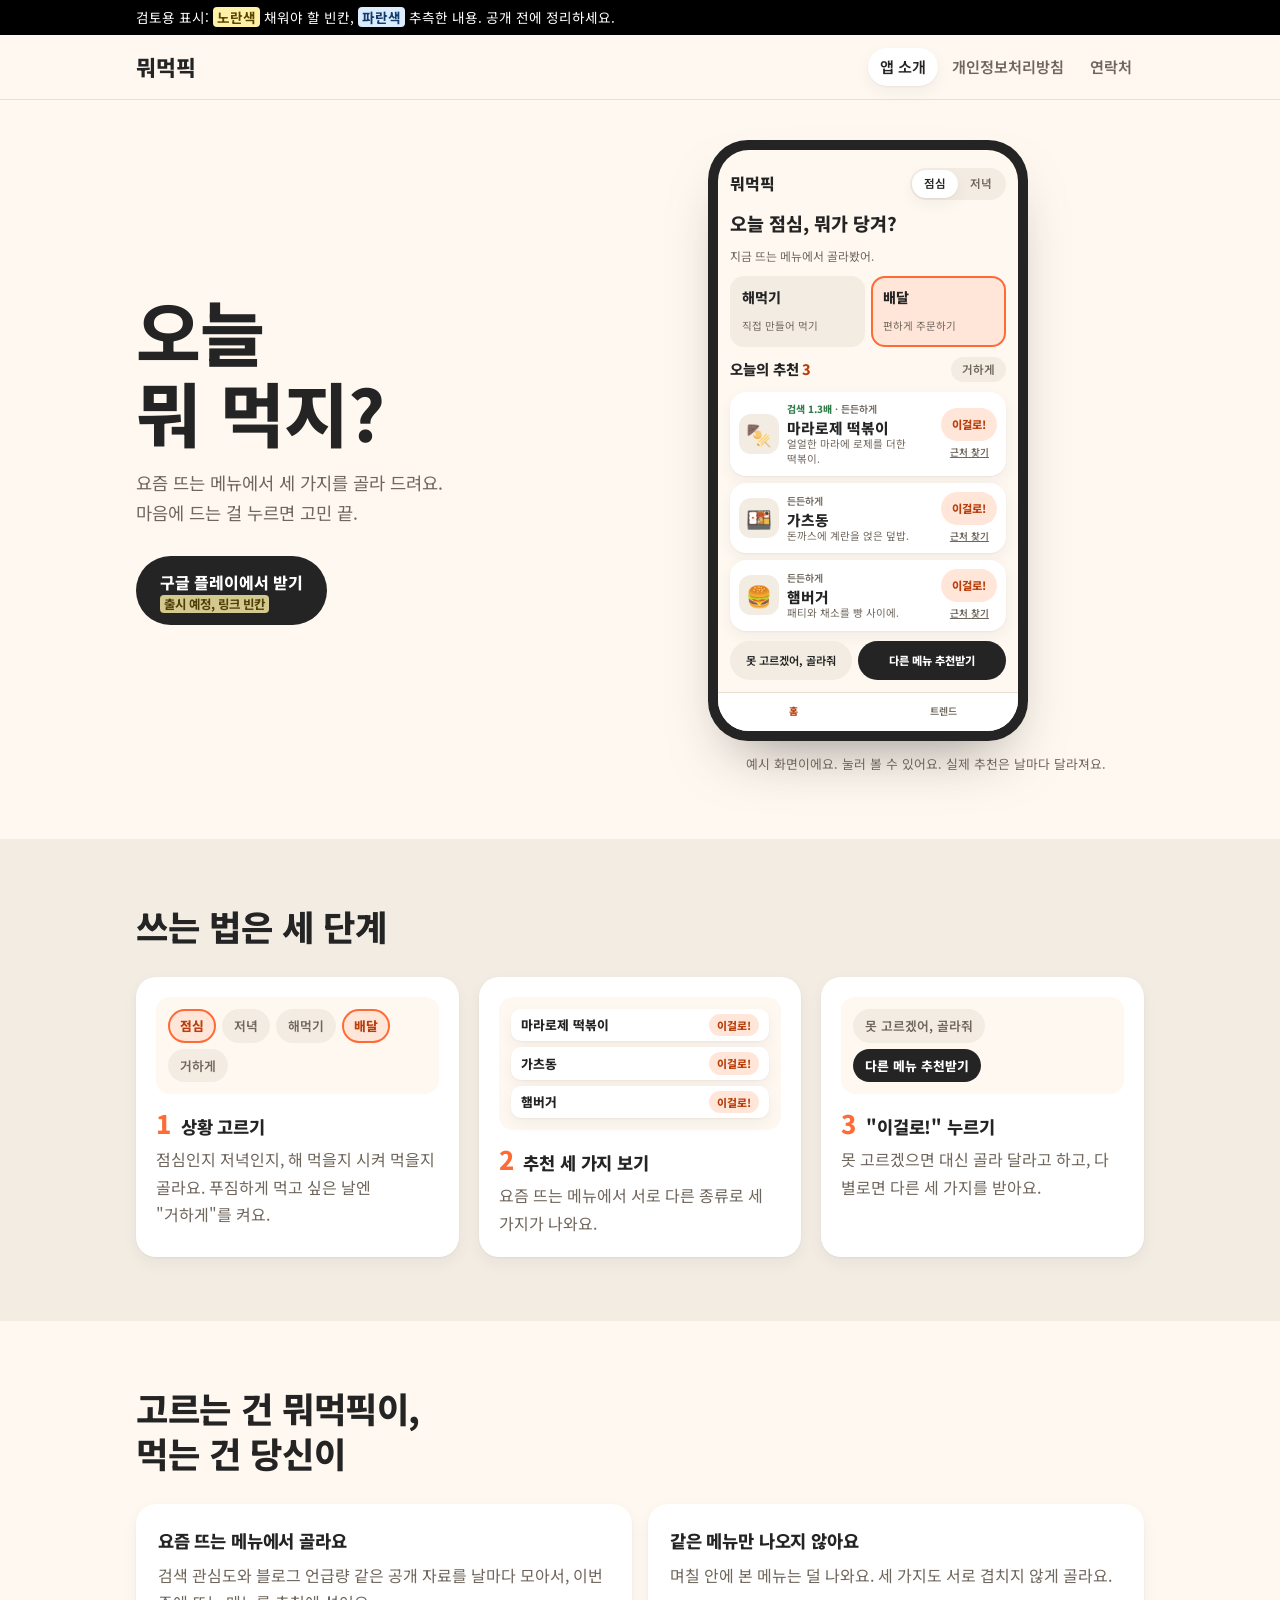
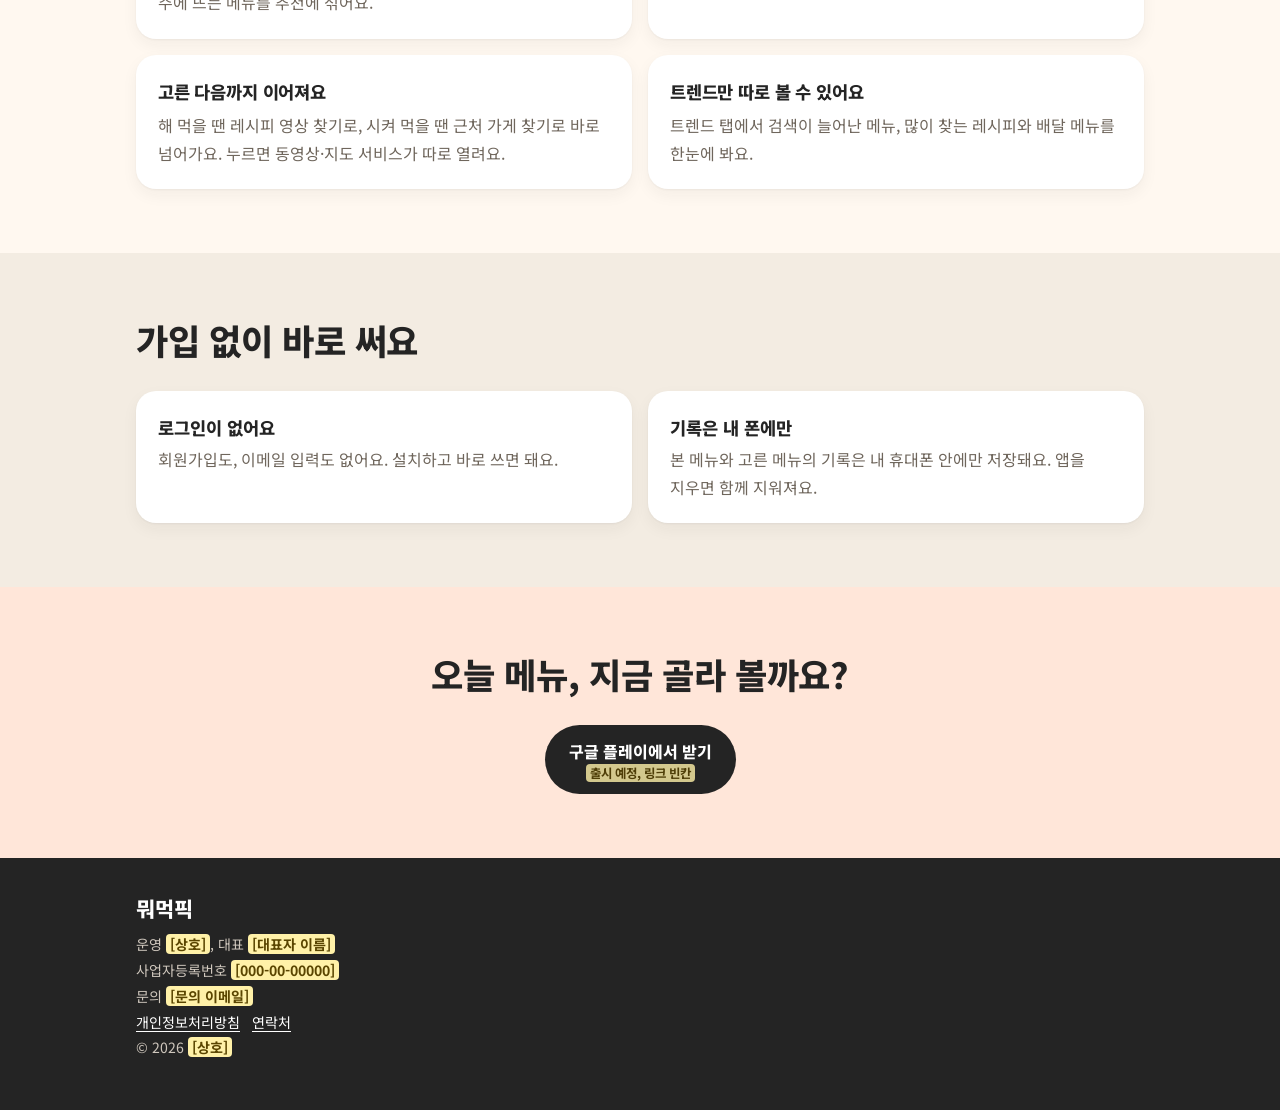
==== commit 65b5ddbb: "홈페이지를 실제 앱 화면(추천 3개)에 맞게 다시 구성 - 휴대폰 그림을 한 장 뽑기에서 실제 앱의 3개 추천 화면으로 바꿈 - 쓰는 법·특징을 실제 있는 기능으로 고침(앱에 없는" ====
--- a/index.html
+++ b/index.html
@@ -4,12 +4,12 @@
   <meta charset="utf-8">
   <meta name="viewport" content="width=device-width, initial-scale=1">
   <title>뭐먹픽 - 오늘 뭐 먹지 고민 끝</title>
-  <meta name="description" content="뭐먹픽은 오늘 먹을 메뉴를 하나 골라 주는 음식 추천 앱입니다.">
+  <meta name="description" content="뭐먹픽은 요즘 뜨는 메뉴에서 오늘 먹을 메뉴 세 가지를 골라 주는 음식 추천 앱입니다.">
   <link rel="canonical" href="https://mumeokpick.kr/">
   <link rel="icon" href="favicon.svg" type="image/svg+xml">
   <link rel="preconnect" href="https://fonts.googleapis.com">
   <link rel="preconnect" href="https://fonts.gstatic.com" crossorigin>
-  <link href="https://fonts.googleapis.com/css2?family=Black+Han+Sans&family=IBM+Plex+Sans+KR:wght@400;500;700&display=swap" rel="stylesheet">
+  <link href="https://fonts.googleapis.com/css2?family=Noto+Sans+KR:wght@400;600;800&display=swap" rel="stylesheet">
   <link rel="stylesheet" href="style.css">
 </head>
 <body class="review">
@@ -30,105 +30,113 @@
     <div class="wrap">
       <div class="hero-copy">
         <h1>오늘<br>뭐 먹지?</h1>
-        <p>점심 메뉴 회의는 이제 그만. 버튼 한 번이면 뭐먹픽이 오늘 메뉴를 딱 하나 골라 드려요.</p>
+        <p>요즘 뜨는 메뉴에서 세 가지를 골라 드려요. 마음에 드는 걸 누르면 고민 끝.</p>
         <a class="store" href="#" aria-disabled="true">
           <span>구글 플레이에서 받기<small><span class="todo">출시 예정, 링크 빈칸</span></small></span>
         </a>
       </div>
 
-      <div class="phone" aria-label="뭐먹픽 앱 결과 화면 미리보기">
-        <div class="screen" aria-live="polite">
-          <div class="screen-top"><span id="today">오늘</span><span id="pick-no">1번째 픽</span></div>
-          <div class="pick-card">
-            <p class="pick-label">오늘의 픽</p>
-            <p class="pick-name" id="pick-name">김치찌개</p>
-            <p class="pick-note" id="pick-note">푹 익은 김치에 돼지고기 듬뿍. 밥 한 공기 뚝딱.</p>
-            <div class="tags">
-              <span class="tag where" id="pick-where">배달·집밥</span>
-              <span class="tag heat" id="pick-heat" data-heat="2">맵기 2단계</span>
-            </div>
-          </div>
-          <div class="screen-actions">
-            <button class="btn-soft" id="decide" type="button">이걸로 결정</button>
-            <button class="btn-main" id="reroll" type="button">다시 뽑기</button>
-          </div>
-          <p class="decided" id="decided"></p>
+      <!-- 앱의 홈 화면을 그대로 줄여 놓은 것. 앱 화면(추천 3개)이 바뀌면 여기도 같이 고친다. -->
+      <div>
+        <div class="phone" aria-label="뭐먹픽 앱 홈 화면 미리보기">
+          <div class="app">
+            <div class="app-top">
+              <span class="app-brand">뭐먹픽</span>
+              <span class="app-sw" aria-hidden="true"><span class="on">점심</span><span>저녁</span></span>
+            </div>
+            <p class="app-ask">오늘 점심, 뭐가 당겨?</p>
+            <p class="app-sub">지금 뜨는 메뉴에서 골라봤어.</p>
+            <div class="app-modes" role="group" aria-label="어떻게 먹을지">
+              <button type="button" class="app-mode" data-mode="home" aria-pressed="false"><strong>해먹기</strong><span>직접 만들어 먹기</span></button>
+              <button type="button" class="app-mode" data-mode="delivery" aria-pressed="true"><strong>배달</strong><span>편하게 주문하기</span></button>
+            </div>
+            <div class="app-sec">
+              <h3>오늘의 추천 <em>3</em></h3>
+              <span class="app-toggle" aria-hidden="true">거하게</span>
+            </div>
+            <div class="app-picks" id="picks" aria-live="polite"></div>
+            <div class="app-actions">
+              <button type="button" class="app-btn" id="random">못 고르겠어, 골라줘</button>
+              <button type="button" class="app-btn dark" id="again">다른 메뉴 추천받기</button>
+            </div>
+            <div class="app-tabs" aria-hidden="true"><span class="on">홈</span><span>트렌드</span></div>
+          </div>
         </div>
+        <p class="phone-note">예시 화면이에요. 눌러 볼 수 있어요. 실제 추천은 날마다 달라져요.</p>
       </div>
     </div>
   </section>
 
-  <section class="section">
+  <section class="section rice">
     <div class="wrap">
       <h2>쓰는 법은 세 단계</h2>
       <ol class="flow">
         <li>
-          <div class="mini" aria-hidden="true"><div class="in">
-            <span class="date">11월 25일 수요일</span>
-            <span class="big">오늘<br>뭐 먹지?</span>
-            <span class="say">국물이 당기는 날씨예요</span>
-            <span class="go">메뉴 뽑기</span>
-          </div></div>
-          <h3>버튼 누르기</h3>
-          <p>앱을 열면 뽑기 버튼 하나만 있어요.</p>
-        </li>
-        <li>
-          <div class="mini" aria-hidden="true"><div class="in">
-            <span class="date">1/2</span>
-            <span class="q">어떻게 먹어요?</span>
-            <span class="opt on">배달</span>
-            <span class="opt">집밥</span>
-            <span class="skip">건너뛰기</span>
-          </div></div>
-          <h3>조건 고르기</h3>
-          <p><span class="guess">배달인지 집밥인지, 맵기는 어느 정도인지 하나씩 골라요. 건너뛰어도 돼요.</span></p>
-        </li>
-        <li>
-          <div class="mini" aria-hidden="true"><div class="in">
-            <span class="date">오늘의 픽</span>
-            <span class="card"><small>배달 · 맵기 3단계</small><span class="big">마라로제<br>떡볶이</span></span>
-            <span class="go">이걸로 결정</span>
-          </div></div>
-          <h3>메뉴 받기</h3>
-          <p>메뉴 한 장이 나와요. 별로면 다시 뽑으면 돼요.</p>
+          <div class="bit" aria-hidden="true">
+            <span class="chip on">점심</span><span class="chip">저녁</span>
+            <span class="chip">해먹기</span><span class="chip on">배달</span><span class="chip">거하게</span>
+          </div>
+          <h3>상황 고르기</h3>
+          <p>점심인지 저녁인지, 해 먹을지 시켜 먹을지 골라요. 푸짐하게 먹고 싶은 날엔 "거하게"를 켜요.</p>
+        </li>
+        <li>
+          <div class="bit" aria-hidden="true">
+            <span class="row">마라로제 떡볶이 <small>이걸로!</small></span>
+            <span class="row">가츠동 <small>이걸로!</small></span>
+            <span class="row">햄버거 <small>이걸로!</small></span>
+          </div>
+          <h3>추천 세 가지 보기</h3>
+          <p>요즘 뜨는 메뉴에서 서로 다른 종류로 세 가지가 나와요.</p>
+        </li>
+        <li>
+          <div class="bit" aria-hidden="true">
+            <span class="chip">못 고르겠어, 골라줘</span>
+            <span class="chip dark">다른 메뉴 추천받기</span>
+          </div>
+          <h3>"이걸로!" 누르기</h3>
+          <p>못 고르겠으면 대신 골라 달라고 하고, 다 별로면 다른 세 가지를 받아요.</p>
         </li>
       </ol>
     </div>
   </section>
 
-  <section class="section rice">
+  <section class="section">
     <div class="wrap">
       <h2>고르는 건 뭐먹픽이,<br>먹는 건 당신이</h2>
       <ul class="points">
         <li>
-          <h3>배달인지 집밥인지 맞춰요</h3>
-          <p>시켜 먹을 때와 해 먹을 때 어울리는 메뉴가 달라요. 상황에 맞는 것만 골라요.</p>
-        </li>
-        <li>
-          <h3>맵기도 챙겨요</h3>
-          <p><span class="guess">매운 걸 못 먹는 날엔 순한 메뉴만, 땡기는 날엔 화끈한 메뉴로.</span></p>
-        </li>
-        <li>
-          <h3>요즘 뜨는 메뉴도 섞어요</h3>
-          <p><span class="guess">검색량과 블로그 언급 같은 공개 자료로 요즘 인기 메뉴를 함께 추천해요.</span></p>
+          <h3>요즘 뜨는 메뉴에서 골라요</h3>
+          <p>검색 관심도와 블로그 언급량 같은 공개 자료를 날마다 모아서, 이번 주에 뜨는 메뉴를 추천에 섞어요.</p>
+        </li>
+        <li>
+          <h3>같은 메뉴만 나오지 않아요</h3>
+          <p>며칠 안에 본 메뉴는 덜 나와요. 세 가지도 서로 겹치지 않게 골라요.</p>
+        </li>
+        <li>
+          <h3>고른 다음까지 이어져요</h3>
+          <p>해 먹을 땐 레시피 영상 찾기로, 시켜 먹을 땐 근처 가게 찾기로 바로 넘어가요. 누르면 동영상·지도 서비스가 따로 열려요.</p>
+        </li>
+        <li>
+          <h3>트렌드만 따로 볼 수 있어요</h3>
+          <p>트렌드 탭에서 검색이 늘어난 메뉴, 많이 찾는 레시피와 배달 메뉴를 한눈에 봐요.</p>
         </li>
       </ul>
     </div>
   </section>
 
-  <section class="section">
+  <section class="section rice">
     <div class="wrap">
       <h2>가입 없이 바로 써요</h2>
       <div class="safe">
-        <div><strong>로그인이 없어요</strong><p>회원가입도, 이메일 입력도 없어요. 설치하고 바로 뽑으면 돼요.</p></div>
-        <div><strong>기록은 내 폰에만</strong><p>결정한 메뉴 기록은 내 휴대폰 안에만 저장돼요. 앱을 지우면 함께 지워져요.</p></div>
+        <div><strong>로그인이 없어요</strong><p>회원가입도, 이메일 입력도 없어요. 설치하고 바로 쓰면 돼요.</p></div>
+        <div><strong>기록은 내 폰에만</strong><p>본 메뉴와 고른 메뉴의 기록은 내 휴대폰 안에만 저장돼요. 앱을 지우면 함께 지워져요.</p></div>
       </div>
     </div>
   </section>
 
   <section class="final">
     <div class="wrap">
-      <h2>오늘 메뉴, 지금 뽑아 볼까요?</h2>
+      <h2>오늘 메뉴, 지금 골라 볼까요?</h2>
       <a class="store" href="#" aria-disabled="true">
         <span>구글 플레이에서 받기<small><span class="todo">출시 예정, 링크 빈칸</span></small></span>
       </a>
@@ -147,47 +155,65 @@
   </footer>
 
   <script>
+    // 휴대폰 속 예시 화면. 실제 앱처럼 세 가지를 한 번에 보여 주고, 해먹기/배달·다른 메뉴·골라줘·이걸로!만 흉내 낸다.
+    // 예시에는 일반 메뉴 이름만 쓴다(가게·사람 이름은 넣지 않는다).
     (function () {
-      var menus = [
-        ["김치찌개", "푹 익은 김치에 돼지고기 듬뿍. 밥 한 공기 뚝딱.", "배달·집밥", 2],
-        ["마라로제떡볶이", "얼얼한 마라에 크림을 더한 요즘 떡볶이.", "배달", 3],
-        ["제육볶음", "달고 매콤한 양념에 불맛 한 번. 쌈 싸 먹기 좋아요.", "배달·집밥", 2],
-        ["쌀국수", "뜨끈한 국물에 고수는 취향껏. 속이 편한 한 끼.", "배달", 0],
-        ["돈코츠라멘", "진한 돼지뼈 국물에 차슈 두 장.", "배달", 0],
-        ["비빔밥", "냉장고 속 나물 다 넣고 고추장 한 숟갈.", "집밥", 1],
-        ["후라이드치킨", "고민될 땐 역시 치킨. 반반도 좋아요.", "배달", 0],
-        ["부대찌개", "햄, 소시지, 라면 사리까지. 여럿이 먹기 좋아요.", "배달·집밥", 2],
-        ["물냉면", "살얼음 동동 새콤한 국물로 입가심.", "배달", 0],
-        ["순대국밥", "들깨가루 듬뿍, 다대기는 조금씩.", "배달", 1],
-        ["알리오올리오", "마늘, 올리브유, 페페론치노만 있으면 집에서 10분.", "집밥", 1],
-        ["연어덮밥", "간장 소스 살짝, 와사비는 취향대로.", "배달", 0]
-      ];
-      var i = 0, n = 1;
-      var nameEl = document.getElementById("pick-name");
-      var noteEl = document.getElementById("pick-note");
-      var whereEl = document.getElementById("pick-where");
-      var heatEl = document.getElementById("pick-heat");
-      var noEl = document.getElementById("pick-no");
-      var decidedEl = document.getElementById("decided");
-      var d = new Date();
-      document.getElementById("today").textContent = (d.getMonth() + 1) + "월 " + d.getDate() + "일";
-      document.getElementById("decide").addEventListener("click", function () {
-        decidedEl.textContent = "좋아요, 오늘은 " + nameEl.textContent + "!";
+      // [그림, 이유(없으면 ''), 식사 종류, 이름, 설명]
+      var SETS = {
+        delivery: [
+          [["🍢", "검색 1.3배", "든든하게", "마라로제 떡볶이", "얼얼한 마라에 로제를 더한 떡볶이."],
+           ["🍱", "", "든든하게", "가츠동", "돈까스에 계란을 얹은 덮밥."],
+           ["🍔", "", "든든하게", "햄버거", "패티와 채소를 빵 사이에."]],
+          [["🍜", "", "가볍게", "쌀국수", "뜨끈한 국물에 쌀면."],
+           ["🥩", "", "든든하게", "제육볶음", "매콤달콤하게 볶아 밥에 얹어 먹는 제육."],
+           ["🍚", "", "든든하게", "김치볶음밥", "김치를 볶아 밥과 함께."]]
+        ],
+        home: [
+          [["🍲", "", "든든하게", "김치찌개", "푹 익은 김치에 돼지고기."],
+           ["🍝", "", "가볍게", "알리오올리오", "마늘과 올리브유로 만드는 파스타."],
+           ["🍳", "", "가볍게", "계란볶음밥", "밥과 계란만 있으면 되는 볶음밥."]],
+          [["🍲", "", "가볍게", "소고기뭇국", "무와 소고기로 끓인 맑은 국."],
+           ["🍜", "", "가볍게", "비빔국수", "새콤달콤한 양념에 비빈 국수."],
+           ["🥩", "", "든든하게", "제육볶음", "매콤달콤하게 볶아 밥에 얹어 먹는 제육."]]
+        ]
+      };
+      var mode = "delivery", turn = 0;
+      var picks = document.getElementById("picks");
+      function el(tag, cls, text) { var e = document.createElement(tag); if (cls) e.className = cls; if (text) e.textContent = text; return e; }
+      function show() {
+        var set = SETS[mode][turn % 2];
+        picks.replaceChildren.apply(picks, set.map(function (m) {
+          var card = el("div", "app-card"), body = el("div"), why = el("div", "app-why"), side = el("div", "app-side");
+          if (m[1]) { why.append(el("b", "up", m[1]), " · "); }
+          why.append(m[2]);
+          body.append(why, el("div", "app-name", m[3]), el("div", "app-desc", m[4]));
+          var pill = el("button", "app-pill", "이걸로!");
+          pill.type = "button";
+          pill.setAttribute("aria-label", "오늘은 " + m[3] + "(으)로 정하기");
+          pill.onclick = function () { decide(m[3], "좋아, 오늘 점심은 이거!"); };
+          side.append(pill, el("span", "app-link", mode === "home" ? "레시피 보기" : "근처 찾기"));
+          card.append(el("div", "app-thumb", m[0]), body, side);
+          return card;
+        }));
+      }
+      function decide(name, say) {
+        var p = el("p", "app-picked", name);
+        p.append(el("small", "", say));
+        picks.replaceChildren(p);
+      }
+      document.querySelectorAll(".app-mode").forEach(function (b) {
+        b.onclick = function () {
+          mode = b.dataset.mode;
+          document.querySelectorAll(".app-mode").forEach(function (x) { x.setAttribute("aria-pressed", x === b); });
+          show();
+        };
       });
-      document.getElementById("reroll").addEventListener("click", function () {
-        var next;
-        do { next = Math.floor(Math.random() * menus.length); } while (next === i);
-        i = next; n += 1;
-        var m = menus[i];
-        nameEl.textContent = m[0];
-        noteEl.textContent = m[1];
-        whereEl.textContent = m[2];
-        heatEl.dataset.heat = m[3];
-        heatEl.textContent = m[3] === 0 ? "안 매워요" : "맵기 " + m[3] + "단계";
-        noEl.textContent = n + "번째 픽";
-        decidedEl.textContent = "";
-        nameEl.classList.remove("spin"); void nameEl.offsetWidth; nameEl.classList.add("spin");
-      });
+      document.getElementById("again").onclick = function () { turn += 1; show(); };
+      document.getElementById("random").onclick = function () {
+        var set = SETS[mode][turn % 2];
+        decide(set[Math.floor(Math.random() * 3)][3], "못 고르겠다길래 내가 골랐어.");
+      };
+      show();
     })();
   </script>
 </body>
--- a/style.css
+++ b/style.css
@@ -1,23 +1,24 @@
 /* 뭐먹픽 소개 사이트 공통 스타일
-   방향: 분식집 간판처럼 단무지 노랑 + 남색 글씨, 메뉴 뽑기 "주문표"가 주인공 */
+   방향: 실제 앱 화면과 같은 색과 모양을 쓴다(크림 바탕, 흰 카드, 옅은 그림자, 오렌지 강조).
+   오렌지는 "이걸로!"와 고른 상태에만, 검정은 가장 큰 동작 하나에만, 초록은 "검색이 늘었다" 표시에만 쓴다. */
 :root {
-  --yolk: #ffd23f;      /* 단무지·계란말이 노랑: 대표 색 */
-  --yolk-deep: #f2b705;
-  --ink: #1b1b3a;       /* 간판 남색: 글자 */
-  --ink-soft: #4a4a6a;
-  --paper: #ffffff;
-  --rice: #f6f5f0;      /* 밥알 회백색: 보조 바탕 */
-  --chili: #e63c2f;     /* 고춧가루 빨강: 맵기 표시에만 */
-  --scallion: #2e7d5b;  /* 파 초록: 배달·집밥 태그에만 */
-  --line: #e4e2da;
+  --bg: #fff8f0;          /* 앱 바탕 크림 */
+  --card: #ffffff;
+  --soft: #f3ece2;        /* 눌리지 않은 버튼·사진 자리 */
+  --line: #eadfd1;
+  --ink: #242424;
+  --ink-soft: #6f665c;
+  --accent: #ff6b35;      /* 앱 오렌지 */
+  --accent-ink: #b93e0b;
+  --accent-soft: #ffe6d9;
+  --fresh: #2f7d48;
   --todo-bg: #fff1a8;
   --todo-ink: #5a4500;
   --guess-bg: #dcecff;
   --guess-ink: #123b6b;
   --max: 1040px;
-  --display: "Black Han Sans", "Apple SD Gothic Neo", "Malgun Gothic", sans-serif;
-  --body: "IBM Plex Sans KR", -apple-system, BlinkMacSystemFont, "Apple SD Gothic Neo",
-    "Malgun Gothic", "Noto Sans KR", sans-serif;
+  --shadow: 0 1px 2px rgba(36, 36, 36, .05), 0 6px 16px rgba(36, 36, 36, .05);
+  --font: "Pretendard", "Noto Sans KR", "Apple SD Gothic Neo", "Malgun Gothic", system-ui, sans-serif;
 }
 
 * { box-sizing: border-box; }
@@ -25,206 +26,168 @@
 
 body {
   margin: 0;
-  background: var(--paper);
+  background: var(--bg);
   color: var(--ink);
-  font-family: var(--body);
+  font-family: var(--font);
   font-size: 1rem;
-  line-height: 1.75;
+  line-height: 1.7;
   word-break: keep-all;
   overflow-wrap: anywhere;
 }
 
 a { color: var(--ink); text-underline-offset: 3px; }
 a:focus-visible, button:focus-visible {
-  outline: 3px solid var(--ink); outline-offset: 3px; border-radius: 6px;
-}
+  outline: 3px solid var(--accent-ink); outline-offset: 3px; border-radius: 6px;
+}
+h1, h2, h3 { font-weight: 800; letter-spacing: -0.01em; }
 
 .wrap { max-width: var(--max); margin: 0 auto; padding: 0 16px; }
 
 /* 상단 */
-.site-header { background: var(--yolk); }
+.site-header { border-bottom: 1px solid var(--line); }
 .site-header .wrap {
   display: flex; align-items: center; justify-content: space-between;
   gap: 12px; min-height: 64px; flex-wrap: wrap;
 }
-.logo {
-  font-family: var(--display); font-size: 1.6rem; line-height: 1;
-  color: var(--ink); text-decoration: none; letter-spacing: -0.01em;
-}
+.logo { font-weight: 800; font-size: 1.35rem; line-height: 1; color: var(--ink); text-decoration: none; }
 .nav { display: flex; gap: 2px; flex-wrap: wrap; }
-.nav a {
-  text-decoration: none; padding: 6px 10px; border-radius: 999px; font-size: .95rem; font-weight: 500;
-}
-.nav a:hover { background: rgba(27, 27, 58, .08); }
-.nav a[aria-current="page"] { background: var(--ink); color: var(--yolk); }
+.nav a { text-decoration: none; padding: 6px 12px; border-radius: 999px; font-size: .95rem; font-weight: 600; color: var(--ink-soft); }
+.nav a:hover { background: var(--soft); }
+.nav a[aria-current="page"] { background: var(--card); color: var(--ink); box-shadow: var(--shadow); }
 
 /* 홈 첫 화면 */
-.hero { background: var(--yolk); padding: 32px 0 72px; overflow: hidden; }
-.hero .wrap {
-  display: grid; grid-template-columns: 1.1fr .9fr; gap: 40px; align-items: center;
-}
-.hero h1 {
-  font-family: var(--display); font-weight: 400;
-  font-size: clamp(3.2rem, 10vw, 6.6rem); line-height: 1; letter-spacing: -0.02em;
-  margin: 0 0 20px;
-}
-.hero-copy p { font-size: 1.15rem; max-width: 30ch; margin: 0 0 28px; color: var(--ink); }
+.hero { padding: 40px 0 64px; }
+.hero .wrap { display: grid; grid-template-columns: 1.1fr .9fr; gap: 40px; align-items: center; }
+.hero h1 { font-size: clamp(2.6rem, 8vw, 4.4rem); line-height: 1.15; margin: 0 0 16px; }
+.hero-copy p { font-size: 1.1rem; max-width: 32ch; margin: 0 0 28px; color: var(--ink-soft); }
 .store {
   display: inline-flex; align-items: center; gap: 10px;
-  background: var(--ink); color: var(--paper); text-decoration: none;
-  padding: 14px 22px; border-radius: 14px; font-weight: 700;
-}
-.store small { display: block; font-weight: 400; font-size: .78rem; opacity: .75; line-height: 1.2; }
-
-/* 휴대폰 화면 그림 */
+  background: var(--ink); color: #fff; text-decoration: none;
+  padding: 13px 24px; border-radius: 999px; font-weight: 800;
+}
+.store small { display: block; font-weight: 400; font-size: .78rem; opacity: .8; line-height: 1.3; }
+
+/* 휴대폰 안의 앱 화면. 앱(index.html)의 홈 화면을 그대로 줄여 놓은 것이다. 앱 화면이 바뀌면 여기도 맞춘다. */
 .phone {
-  width: 100%; max-width: 300px; justify-self: center;
-  background: var(--ink); border-radius: 40px; padding: 12px;
-  box-shadow: 0 30px 60px -24px rgba(27, 27, 58, .55);
-}
-.screen {
-  background: var(--rice); border-radius: 30px; padding: 22px 16px 18px;
-  min-height: 520px; display: flex; flex-direction: column; position: relative; overflow: hidden;
-}
-.screen::before {                       /* 카메라 자리 */
-  content: ""; position: absolute; top: 8px; left: 50%; width: 70px; height: 6px;
-  margin-left: -35px; border-radius: 6px; background: var(--ink); opacity: .9;
-}
-.screen-top { display: flex; justify-content: space-between; font-size: .78rem; color: var(--ink-soft); margin: 6px 4px 14px; }
-.pick-card {
-  background: var(--paper); border-radius: 22px; padding: 22px 18px; flex: 1;
-  display: flex; flex-direction: column; border: 2px solid var(--ink);
-}
-.pick-label { font-size: .8rem; font-weight: 700; color: var(--ink-soft); margin: 0 0 10px; }
-.pick-name {
-  font-family: var(--display); font-size: 2.4rem; line-height: 1.1; margin: 0 0 8px;
-  min-height: 2.3em; display: flex; align-items: flex-end;
-}
-.pick-note { margin: 0 0 14px; color: var(--ink-soft); font-size: .92rem; line-height: 1.6; min-height: 3.2em; }
-.tags { display: flex; gap: 6px; flex-wrap: wrap; margin-top: auto; }
-.tag {
-  font-size: .78rem; font-weight: 700; padding: 1px 9px; border-radius: 999px; border: 1.5px solid currentColor;
-}
-.tag.where { color: var(--scallion); }
-.tag.heat { color: var(--chili); }
-.tag.heat[data-heat="0"] { color: var(--ink-soft); }
-.screen-actions { display: grid; grid-template-columns: 1fr 1.3fr; gap: 8px; margin-top: 12px; }
-.btn-soft, .btn-main {
-  font: inherit; font-weight: 700; font-size: .95rem; border-radius: 16px; padding: 13px 8px; cursor: pointer;
-  border: 2px solid var(--ink); text-align: center;
-}
-.btn-soft { background: var(--paper); color: var(--ink); }
-.btn-main { background: var(--yolk); color: var(--ink); }
-.btn-soft:hover { background: #ecebe4; }
-.btn-main:hover { background: var(--yolk-deep); }
-.pick-name.spin { animation: spin .35s ease-out; }
-@keyframes spin { from { transform: translateY(-14px); opacity: 0; } to { transform: none; opacity: 1; } }
-@media (prefers-reduced-motion: reduce) { .pick-name.spin { animation: none; } }
-.decided { font-size: .82rem; text-align: center; margin: 10px 0 0; min-height: 1.4em; color: var(--scallion); font-weight: 700; }
-
-/* 작은 화면 조각(쓰는 방법) */
-.flow { display: grid; grid-template-columns: repeat(3, 1fr); gap: 28px; margin: 0; padding: 0; list-style: none; counter-reset: s; }
-.flow li { counter-increment: s; }
-.mini {
-  background: var(--ink); border-radius: 28px; padding: 8px; max-width: 220px; margin: 0 auto 18px;
-}
-.mini .in {
-  background: var(--paper); border-radius: 21px; height: 300px; padding: 26px 14px 14px;
-  display: flex; flex-direction: column; gap: 10px;
-}
-.mini .date { font-size: .72rem; color: var(--ink-soft); }
-.mini .big { font-family: var(--display); font-size: 1.6rem; line-height: 1.15; }
-.mini .say { font-size: .8rem; color: var(--ink-soft); }
-.mini .q { font-weight: 700; font-size: .95rem; }
-.mini .opt { border: 2px solid var(--line); border-radius: 14px; padding: 10px; font-weight: 700; font-size: .9rem; }
-.mini .opt.on { border-color: var(--ink); background: var(--yolk); }
-.mini .skip { font-size: .75rem; color: var(--ink-soft); text-align: center; }
-.mini .card { border: 2px solid var(--ink); border-radius: 14px; padding: 12px; flex: 1; display: flex; flex-direction: column; justify-content: flex-end; }
-.mini .card small { font-size: .7rem; color: var(--ink-soft); }
-.mini .go { margin-top: auto; background: var(--yolk); border: 2px solid var(--ink); border-radius: 14px; padding: 10px; text-align: center; font-weight: 700; font-size: .9rem; }
+  width: 100%; max-width: 320px; justify-self: center;
+  background: var(--ink); border-radius: 40px; padding: 10px;
+  box-shadow: 0 30px 60px -28px rgba(36, 36, 36, .5);
+}
+.phone-note { text-align: center; font-size: .8rem; color: var(--ink-soft); margin: 12px 0 0; }
+.app { background: var(--bg); border-radius: 31px; padding: 18px 12px 0; display: flex; flex-direction: column; gap: 10px; overflow: hidden; }
+:where(.app) button { font: inherit; color: inherit; cursor: pointer; } /* :where 로 우선순위를 낮춰 버튼별 크기·색이 이기게 한다 */
+.app-top { display: flex; align-items: center; justify-content: space-between; }
+.app-brand { font-weight: 800; font-size: 1rem; }
+.app-sw { display: flex; padding: 2px; border-radius: 999px; background: var(--soft); font-size: .72rem; font-weight: 600; color: var(--ink-soft); }
+.app-sw span { padding: 4px 12px; border-radius: 999px; }
+.app-sw .on { background: var(--card); color: var(--ink); box-shadow: var(--shadow); }
+.app-ask { margin: 2px 0 0; font-size: 1.15rem; font-weight: 800; line-height: 1.3; }
+.app-sub { margin: 0; font-size: .74rem; color: var(--ink-soft); }
+.app-modes { display: grid; grid-template-columns: 1fr 1fr; gap: 6px; }
+.app-mode { text-align: left; padding: 8px 10px; border: 2px solid transparent; border-radius: 14px; background: var(--soft); }
+.app-mode strong { display: block; font-size: .88rem; font-weight: 800; }
+.app-mode span { font-size: .66rem; color: var(--ink-soft); }
+.app-mode[aria-pressed="true"] { background: var(--accent-soft); border-color: var(--accent); }
+.app-sec { display: flex; align-items: center; justify-content: space-between; }
+.app-sec h3 { margin: 0; font-size: .9rem; }
+.app-sec h3 em { font-style: normal; color: var(--accent-ink); }
+.app-toggle { padding: 3px 11px; border-radius: 999px; background: var(--soft); color: var(--ink-soft); font-size: .72rem; font-weight: 600; }
+.app-picks { display: flex; flex-direction: column; gap: 7px; min-height: 216px; }
+.app-card { display: grid; grid-template-columns: 40px minmax(0, 1fr) auto; gap: 8px; align-items: center; padding: 9px; border-radius: 16px; background: var(--card); box-shadow: var(--shadow); }
+.app-thumb { width: 40px; height: 40px; border-radius: 12px; background: var(--soft); display: grid; place-items: center; font-size: 1.3rem; line-height: 1; }
+.app-why { font-size: .62rem; font-weight: 600; color: var(--ink-soft); }
+.app-why b { font-weight: 800; color: var(--accent-ink); }
+.app-why b.up { color: var(--fresh); }
+.app-name { font-size: .92rem; font-weight: 800; line-height: 1.3; }
+.app-desc { font-size: .66rem; color: var(--ink-soft); line-height: 1.4; }
+.app-side { display: flex; flex-direction: column; align-items: center; gap: 3px; }
+.app-pill { border: 0; padding: 7px 11px; border-radius: 999px; background: var(--accent-soft); color: var(--accent-ink); font-weight: 800; font-size: .7rem; white-space: nowrap; }
+.app-link { font-size: .6rem; font-weight: 600; color: var(--ink-soft); text-decoration: underline; }
+.app-picked { margin: 0; padding: 18px 12px; border-radius: 16px; background: var(--card); box-shadow: var(--shadow); text-align: center; font-weight: 800; }
+.app-picked small { display: block; margin-top: 4px; font-weight: 400; font-size: .72rem; color: var(--ink-soft); }
+.app-actions { display: flex; gap: 6px; }
+.app-btn { flex: 1; border: 0; padding: 10px 6px; border-radius: 999px; background: var(--soft); font-size: .7rem; font-weight: 600; }
+.app-btn.dark { flex: 1.25; background: var(--ink); color: #fff; font-weight: 800; }
+.app-tabs { display: flex; margin: 2px -12px 0; border-top: 1px solid var(--line); background: var(--card); font-size: .62rem; font-weight: 600; color: var(--ink-soft); }
+.app-tabs span { flex: 1; text-align: center; padding: 10px 0 12px; }
+.app-tabs .on { color: var(--accent-ink); font-weight: 800; }
+
+/* 쓰는 법: 앱 화면의 조각을 그대로 보여 준다 */
+.flow { display: grid; grid-template-columns: repeat(3, 1fr); gap: 20px; margin: 0; padding: 0; list-style: none; counter-reset: s; }
+.flow li { counter-increment: s; background: var(--card); border-radius: 20px; box-shadow: var(--shadow); padding: 20px; }
+.flow .bit { display: flex; flex-wrap: wrap; gap: 6px; align-items: center; min-height: 84px; padding: 12px; margin-bottom: 16px; border-radius: 14px; background: var(--bg); font-size: .8rem; font-weight: 600; }
+.bit .chip { padding: 6px 12px; border-radius: 999px; background: var(--soft); color: var(--ink-soft); }
+.bit .chip.on { background: var(--accent-soft); color: var(--accent-ink); font-weight: 800; box-shadow: inset 0 0 0 2px var(--accent); }
+.bit .row { flex: 1 1 100%; display: flex; justify-content: space-between; align-items: center; padding: 5px 10px; border-radius: 10px; background: var(--card); box-shadow: var(--shadow); font-weight: 800; }
+.bit .row small { padding: 2px 8px; border-radius: 999px; background: var(--accent-soft); color: var(--accent-ink); font-size: .68rem; }
+.bit .chip.dark { background: var(--ink); color: #fff; font-weight: 800; }
 .flow h3 { font-size: 1.1rem; margin: 0 0 4px; display: flex; gap: 10px; align-items: baseline; }
-.flow h3::before { content: counter(s); font-family: var(--display); font-size: 1.8rem; line-height: 1; color: var(--yolk-deep); }
+.flow h3::before { content: counter(s); font-size: 1.6rem; line-height: 1; color: var(--accent); }
 .flow p { margin: 0; color: var(--ink-soft); }
+
+/* 특징 */
+.points { display: grid; grid-template-columns: repeat(2, 1fr); gap: 16px; margin: 0; padding: 0; list-style: none; }
+.points li { background: var(--card); border-radius: 20px; box-shadow: var(--shadow); padding: 22px; }
+.points h3 { font-size: 1.1rem; margin: 0 0 6px; }
+.points p { margin: 0; color: var(--ink-soft); }
 
 /* 안심 포인트 */
 .safe { display: grid; grid-template-columns: repeat(2, 1fr); gap: 16px; }
-.safe div { background: var(--paper); border: 2px solid var(--ink); border-radius: 20px; padding: 22px; }
-.safe strong { display: block; font-size: 1.15rem; margin-bottom: 4px; }
+.safe div { background: var(--card); border-radius: 20px; box-shadow: var(--shadow); padding: 22px; }
+.safe strong { display: block; font-size: 1.1rem; font-weight: 800; margin-bottom: 4px; }
 .safe p { margin: 0; color: var(--ink-soft); }
 
 /* 마지막 다운로드 */
-.final { background: var(--yolk); padding: 72px 0; text-align: center; }
+.final { background: var(--accent-soft); padding: 64px 0; text-align: center; }
 .final h2 { margin-bottom: 24px; }
 
 /* 자주 묻는 질문 */
 .faq details { border-bottom: 1px solid var(--line); padding: 14px 0; }
-.faq summary { font-weight: 700; cursor: pointer; }
+.faq summary { font-weight: 800; cursor: pointer; }
 .faq p { margin: 8px 0 0; color: var(--ink-soft); }
 
 /* 홈 본문 */
-.section { padding: 72px 0; }
-.section.rice { background: var(--rice); }
-.section h2, .final h2 {
-  font-family: var(--display); font-weight: 400; font-size: clamp(1.9rem, 5vw, 2.6rem);
-  line-height: 1.2; margin: 0 0 32px; letter-spacing: -0.01em;
-}
-.points { display: grid; grid-template-columns: repeat(3, 1fr); gap: 32px; margin: 0; padding: 0; list-style: none; }
-.points h3 { font-size: 1.15rem; margin: 0 0 6px; }
-.points p { margin: 0; color: var(--ink-soft); }
-.points li { border-top: 4px solid var(--ink); padding-top: 16px; }
-
-.steps { list-style: none; margin: 0; padding: 0; display: grid; gap: 0; counter-reset: s; max-width: 640px; }
-.steps li {
-  counter-increment: s; display: grid; grid-template-columns: 64px 1fr; align-items: baseline;
-  padding: 16px 0; border-bottom: 1px solid var(--line); font-size: 1.1rem;
-}
-.steps li::before {
-  content: counter(s); font-family: var(--display); font-size: 2.4rem; line-height: 1; color: var(--yolk-deep);
-}
+.section { padding: 64px 0; }
+.section.rice { background: var(--soft); }
+.section h2, .final h2 { font-size: clamp(1.6rem, 4.5vw, 2.2rem); line-height: 1.3; margin: 0 0 28px; }
 
 /* 문서형 페이지 */
-.page-head { background: var(--yolk); padding: 40px 0 44px; }
-.page-head h1 {
-  font-family: var(--display); font-weight: 400; font-size: clamp(2.2rem, 7vw, 3.6rem);
-  line-height: 1.1; margin: 0 0 8px;
-}
-.page-head p { margin: 0; }
-main.doc-main { padding: 48px 0 80px; }
+.page-head { padding: 40px 0 8px; }
+.page-head h1 { font-size: clamp(2rem, 6vw, 3rem); line-height: 1.2; margin: 0 0 8px; }
+.page-head p { margin: 0; color: var(--ink-soft); }
+main.doc-main { padding: 32px 0 80px; }
 .doc { max-width: 720px; }
 .doc h2 { font-size: 1.15rem; margin: 40px 0 8px; }
-.toc { background: var(--rice); border-radius: 12px; padding: 16px 20px; margin: 24px 0; }
+.toc { background: var(--card); border-radius: 16px; box-shadow: var(--shadow); padding: 16px 20px; margin: 24px 0; }
 .toc ol { margin: 0; padding-left: 20px; columns: 2; column-gap: 32px; }
 @media (max-width: 560px) { .toc ol { columns: 1; } }
 
 .table-wrap { overflow-x: auto; }
 table { border-collapse: collapse; width: 100%; min-width: 480px; font-size: .95rem; }
 th, td { border-bottom: 1px solid var(--line); padding: 10px 8px; text-align: left; vertical-align: top; }
-th { border-bottom: 2px solid var(--ink); font-weight: 700; }
+th { border-bottom: 2px solid var(--ink); font-weight: 800; }
 
 .info { display: grid; grid-template-columns: max-content 1fr; gap: 10px 24px; margin: 0; }
 .info dt { color: var(--ink-soft); }
-.info dd { margin: 0; font-weight: 500; }
+.info dd { margin: 0; font-weight: 600; }
 @media (max-width: 480px) {
   .info { grid-template-columns: 1fr; gap: 0; }
   .info dd { margin-bottom: 12px; }
 }
 
-.mail {
-  display: inline-block; font-family: var(--display); font-size: clamp(1.4rem, 5vw, 2rem);
-  margin: 8px 0 4px; word-break: break-all;
-}
+.mail { display: inline-block; font-weight: 800; font-size: clamp(1.3rem, 5vw, 1.8rem); margin: 8px 0 4px; word-break: break-all; }
 
 /* 하단 */
-.site-footer { background: var(--ink); color: #c9c9da; padding: 40px 0 48px; font-size: .88rem; }
+.site-footer { background: var(--ink); color: #cfc7bd; padding: 40px 0 48px; font-size: .88rem; }
 .site-footer p { margin: 2px 0; }
-.site-footer a { color: var(--paper); }
-.site-footer .logo { color: var(--yolk); font-size: 1.4rem; display: inline-block; margin-bottom: 12px; }
+.site-footer a { color: #fff; }
+.site-footer .logo { color: #fff; font-size: 1.3rem; display: inline-block; margin-bottom: 12px; }
 
 @media (max-width: 760px) {
-  .hero { padding: 20px 0 64px; }
+  .hero { padding: 24px 0 56px; }
   .hero .wrap { grid-template-columns: 1fr; gap: 36px; }
-  .points, .flow, .safe { grid-template-columns: 1fr; gap: 24px; }
-  .section { padding: 56px 0; }
+  .points, .flow, .safe { grid-template-columns: 1fr; }
+  .section { padding: 48px 0; }
 }
 
 /* ── 검토용 표시 ──────────────────────────────────
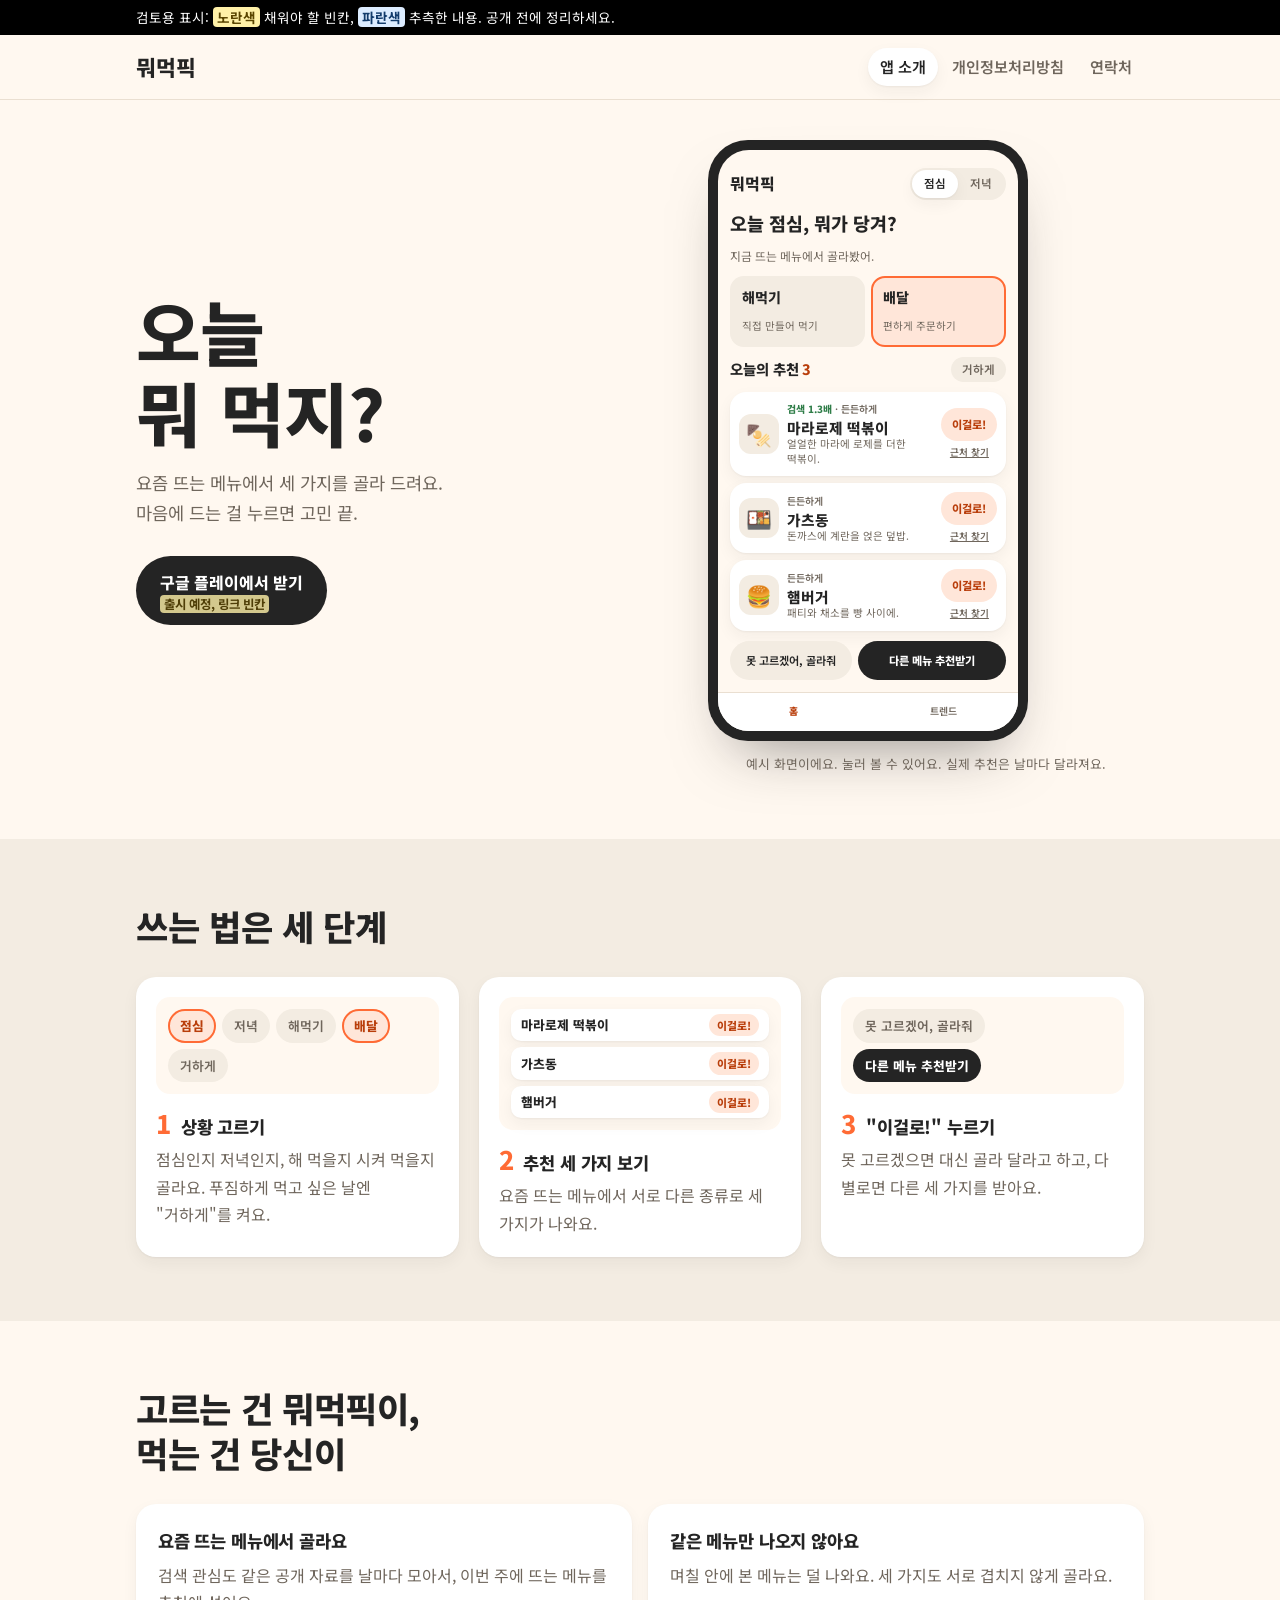
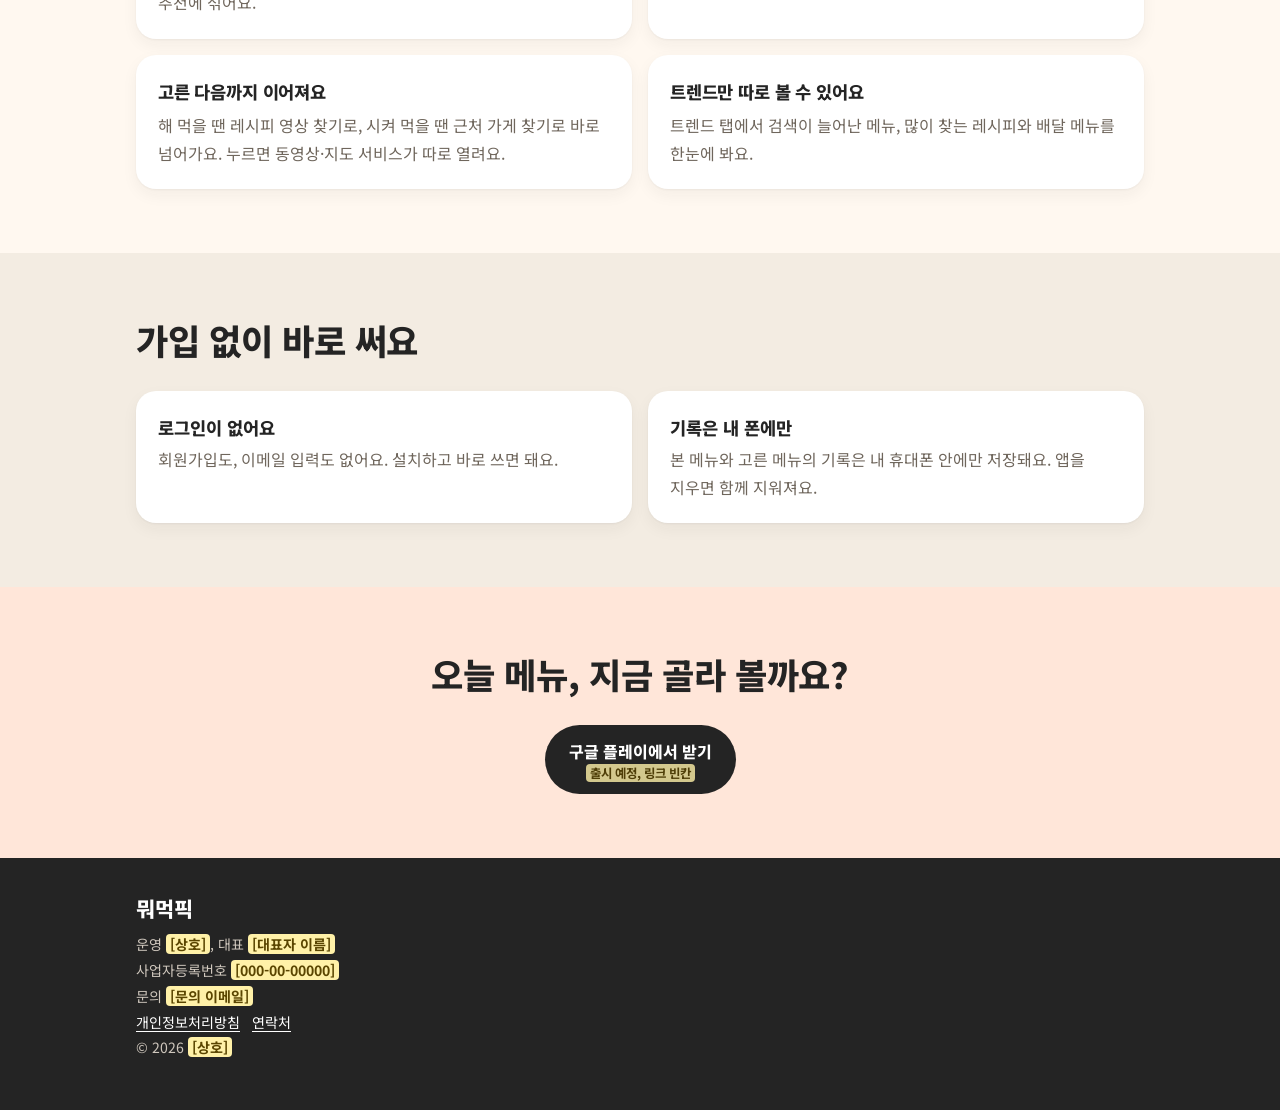
==== commit 4ade6e6f: "소개 글에서 "블로그 언급량" 삭제 앱이 블로그 언급량 수집을 2026-11-26에 껐으므로 사실에 맞게 고침.  Co-Authored-By: Claude Fable 5.2 <no" ====
--- a/index.html
+++ b/index.html
@@ -106,7 +106,7 @@
       <ul class="points">
         <li>
           <h3>요즘 뜨는 메뉴에서 골라요</h3>
-          <p>검색 관심도와 블로그 언급량 같은 공개 자료를 날마다 모아서, 이번 주에 뜨는 메뉴를 추천에 섞어요.</p>
+          <p>검색 관심도 같은 공개 자료를 날마다 모아서, 이번 주에 뜨는 메뉴를 추천에 섞어요.</p>
         </li>
         <li>
           <h3>같은 메뉴만 나오지 않아요</h3>
